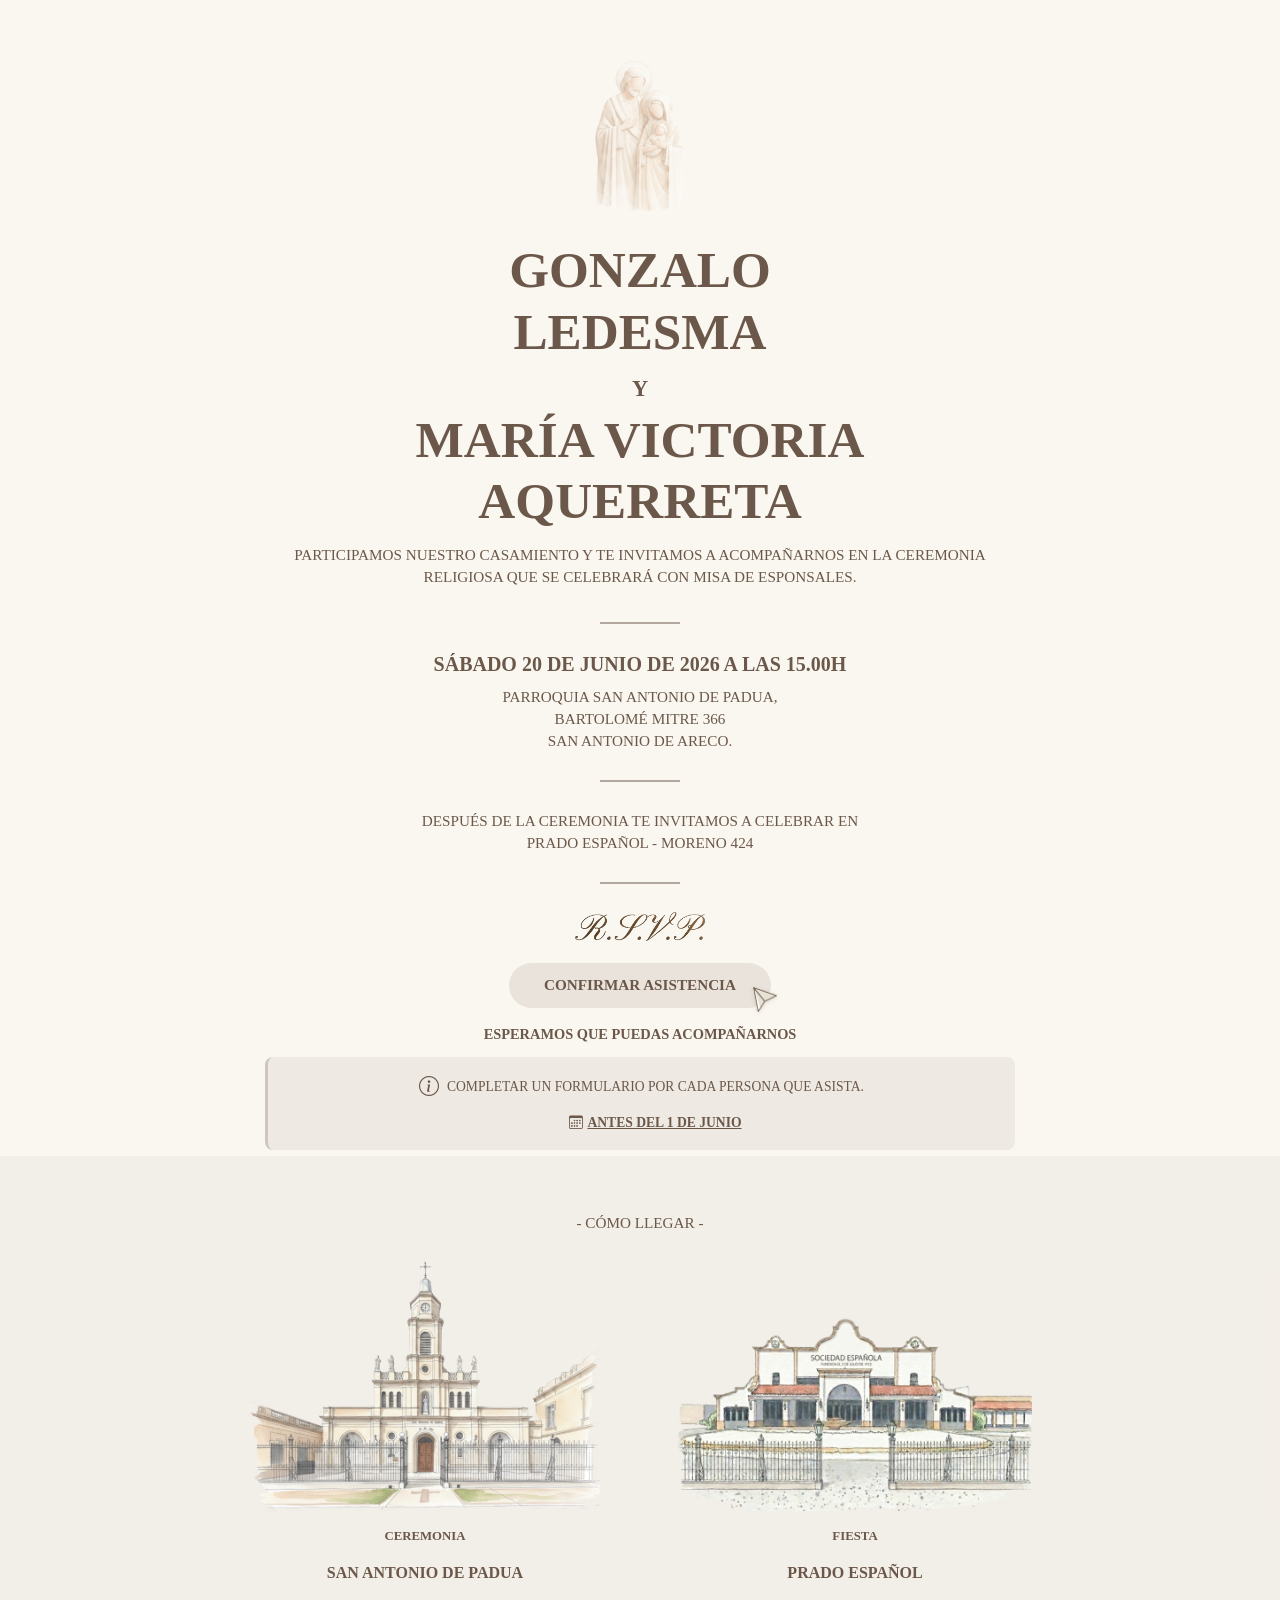
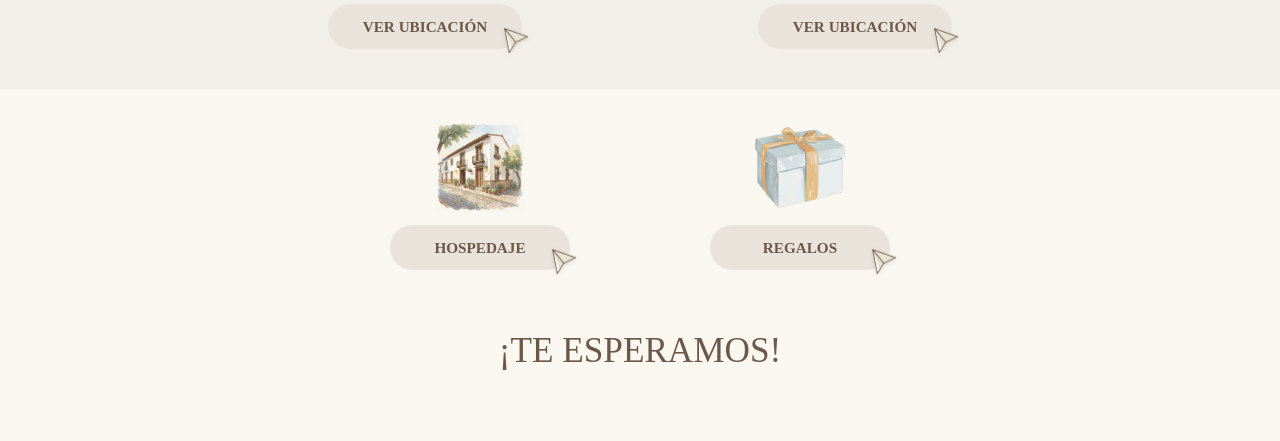
==== index.html @ 7bffe7f3 "Add files via upload" ====
<!DOCTYPE html>
<html lang="es">
<head>
    <meta charset="UTF-8">
    <meta name="viewport" content="width=device-width, initial-scale=1.0">
    <title>Invitación - Gonzalo y María Victoria</title>
    <link rel="stylesheet" href="https://cdn.jsdelivr.net/npm/bootstrap@5.3.2/dist/css/bootstrap.min.css">
    <link rel="stylesheet" href="https://cdn.jsdelivr.net/npm/bootstrap-icons@1.11.3/font/bootstrap-icons.min.css">
    <link rel="stylesheet" href="css/styles.css">
</head>
<body>

    <main class="container">
        
        <section class="section hero">
            <img src="img/sagrada-familia.png" alt="Sagrada Familia" class="top-icon">
            <h1 class="names">
                GONZALO<br>LEDESMA<br>
                <span class="and">Y</span>
                MARÍA VICTORIA<br>AQUERRETA
            </h1>
            <p class="text-caps">
                Participamos nuestro casamiento y te invitamos a acompañarnos en la ceremonia religiosa que se celebrará con misa de esponsales.
            </p>
            <div class="divider divider-line"></div>
        </section>

        <section class="section details">
            <h2 class="main-date">SÁBADO 20 DE JUNIO DE 2026 A LAS 15.00H</h2>
            <p class="text-caps">
                Parroquia San Antonio de Padua,<br>
                Bartolomé Mitre 366<br>
                San Antonio de Areco.
            </p>
            
            <div class="divider divider-line"></div>
            
            <p class="text-caps">Después de la ceremonia te invitamos a celebrar en<br>Prado Español - Moreno 424</p>
        </section>

        <section id="confirmar" class="section maps">
            <div class="divider divider-line"></div>
            <img src="img/rsvp.png" alt="R.S.V.P." class="rsvp-img">
            
            <a href="LINK_TU_FORMULARIO" target="_blank" class="btn-pill btn-confirmar">
                <span class="btn-text">CONFIRMAR ASISTENCIA</span>
                <img src="img/link-arrow.png" alt="flecha" class="btn-icon">
            </a>
            <p class="text-caps rsvp-subtext fw-bold">Esperamos que puedas acompañarnos</p>
            <div class="confirm-subtitle text-caps p-3 rounded-3 bg-light border-start border-3 border-secondary mx-auto text-center">
                <div class="d-flex align-items-start gap-2 justify-content-center">
                    <i class="bi bi-info-circle fs-5 flex-shrink-0"></i>
                    <div class="text-center">
                        <p class="mb-2 small lh-lg">Completar un formulario por cada persona que asista.</p>
                        <p class="mb-0 fw-bold text-decoration-underline">
                            <i class="bi bi-calendar3 me-1"></i>Antes del 1 de junio
                        </p>
                    </div>
                </div>
            </div>

            <div class="locations-wrapper">
                <div class="locations-inner">
                    <div class="divider divider-spacer"></div>
                    <h2 class="section-title">- CÓMO LLEGAR -</h2>
                    <div class="locations-grid">
                
                <div class="location-card">
                    <div class="img-frame">
                        <img src="img/iglesia.png" alt="Ceremonia" class="location-img">
                    </div>
                    <p class="label-mini">CEREMONIA</p>
                    <p class="label-place">SAN ANTONIO DE PADUA</p>
                    <a href="https://maps.app.goo.gl/Qk6E5r8JXTvt5rZC8" target="_blank" class="btn-pill">
                        <span class="btn-text">VER UBICACIÓN</span>
                        <img src="img/link-arrow.png" alt="flecha" class="btn-icon">
                    </a>
                </div>

                <div class="location-card">
                    <div class="img-frame">
                        <img src="img/prado.png" alt="Fiesta" class="location-img">
                    </div>
                    <p class="label-mini">FIESTA</p>
                    <p class="label-place">PRADO ESPAÑOL</p>
                    <a href="https://maps.app.goo.gl/PZkVbHeufPbPDJeaA" target="_blank" class="btn-pill">
                        <span class="btn-text">VER UBICACIÓN</span>
                        <img src="img/link-arrow.png" alt="flecha" class="btn-icon">
                    </a>
                </div>
                    </div>
                </div>
            </div>
        </section>

        <section class="section extras">
            <div class="divider divider-spacer"></div>
            <div class="extras-grid">
                <div class="extra-block">
                    <div class="img-frame-mini">
                        <img src="img/hospedaje.png" alt="Hospedaje" class="icon-extra">
                    </div>
                    <a href="#" class="btn-pill" id="btn-hospedaje" role="button">
                        <span class="btn-text">HOSPEDAJE</span>
                        <img src="img/link-arrow.png" alt="flecha" class="btn-icon">
                    </a>
                </div>

                <div class="extra-block">
                    <div class="img-frame-mini">
                        <img src="img/regalo.png" alt="Regalo" class="icon-extra">
                    </div>
                    <a href="LINK_REGALOS" target="_blank" class="btn-pill">
                        <span class="btn-text">REGALOS</span>
                        <img src="img/link-arrow.png" alt="flecha" class="btn-icon">
                    </a>
                </div>
            </div>

            <h1 class="final-msg">¡TE ESPERAMOS!</h1>
        </section>

    </main>

    <div id="modal-hospedaje" class="modal" aria-hidden="true">
        <div class="modal-overlay"></div>
        <div class="modal-content">
            <button class="modal-close" aria-label="Cerrar">&times;</button>
            <h2 class="modal-title">HOSPEDAJES</h2>
            <ul class="modal-list">
                <li><a href="https://www.hoteldraghi.com/" target="_blank" rel="noopener">Draghi</a></li>
                <li><a href="https://laflorida.ar/" target="_blank" rel="noopener">Florida Casa Pueblo</a></li>
                <li><a href="https://www.laolladecobre.com.ar/hospedajes/los-malvones-2" target="_blank" rel="noopener">Malvones 2</a></li>
                <li><a href="https://www.instagram.com/cheskapasteleria/" target="_blank" rel="noopener">Cheska</a></li>
                <li><a href="https://santacatalinahotel.com.ar/portal/es-es/2689/inicio_Hotelsantacatalina" target="_blank" rel="noopener">Hotel Santa Catalina</a></li>
                <li><a href="https://hotel-sancarlos.com.ar/portal/es-es/2689/inicio" target="_blank" rel="noopener">Hotel San Carlos</a></li>
                <li><a href="https://www.hotelfuaz.com.ar/" target="_blank" rel="noopener">Hotel Fuaz</a></li>
                <li><a href="https://wa.me/5492326471536" target="_blank" rel="noopener">Lo de Marieta (Air B&B)</a></li>
            </ul>
        </div>
    </div>

    <script>
    (function() {
        const btn = document.getElementById('btn-hospedaje');
        const modal = document.getElementById('modal-hospedaje');
        const overlay = modal?.querySelector('.modal-overlay');
        const closeBtn = modal?.querySelector('.modal-close');

        function openModal() {
            modal?.classList.add('is-open');
            modal?.setAttribute('aria-hidden', 'false');
            document.body.style.overflow = 'hidden';
        }

        function closeModal() {
            modal?.classList.remove('is-open');
            modal?.setAttribute('aria-hidden', 'true');
            document.body.style.overflow = '';
        }

        btn?.addEventListener('click', function(e) {
            e.preventDefault();
            openModal();
        });

        overlay?.addEventListener('click', closeModal);
        closeBtn?.addEventListener('click', closeModal);

        document.addEventListener('keydown', function(e) {
            if (e.key === 'Escape' && modal?.classList.contains('is-open')) closeModal();
        });
    })();
    </script>

</body>
</html>
---- css/styles.css ----
/* =========================================
   VARIABLES Y CONFIGURACIÓN BASE
   ========================================= */
   :root {
    --color-text: #6b584a;
    --color-bg: #faf7f0;
    --color-btn: #e9e3db;
    --font-main: 'Copperplate Gothic 32 BC', 'Copperplate Gothic Bold', 'Copperplate', 'Copperplate Gothic', serif;
}

* {
    box-sizing: border-box;
    margin: 0;
    padding: 0;
}

html {
    scroll-behavior: smooth;
    -webkit-text-size-adjust: 100%;
}

body {
    background-color: var(--color-bg);
    font-family: var(--font-main);
    color: var(--color-text);
    text-align: center;
    line-height: 1.45;
    
    /* CORRECCIÓN DE NÚMEROS: lining-nums para altura uniforme */
    font-variant-numeric: lining-nums;
    -moz-font-feature-settings: "lnum";
    -webkit-font-feature-settings: "lnum";
    font-feature-settings: "lnum";
}

/* CONTENEDOR PRINCIPAL: Controla el aire lateral en móviles */
.container {
    width: 100%;
    max-width: 600px;
    margin: 0 auto;
    padding: 45px 25px;
}

/* Hero: altura de viewport móvil */
.section.hero {
    min-height: 100vh;
    min-height: 100dvh;
    display: flex;
    flex-direction: column;
    align-items: center;
    justify-content: center;
    margin-top: -45px;
    padding-top: 45px;
}

/* =========================================
   TIPOGRAFÍA Y ELEMENTOS VISUALES
   ========================================= */
h1.names {
    font-size: 2.1rem;
    font-weight: 700;
    line-height: 1.2;
    margin: 18px 0 12px;
    text-transform: uppercase;
}

.and {
    font-size: 1.4rem;
    display: block;
    margin: 14px 0 6px;
}

.text-caps {
    text-transform: uppercase;
    font-size: 0.95rem;
    margin-bottom: 6px;
    border: none;
}

.main-date {
    font-weight: 700;
    font-size: 1.25rem;
    margin-bottom: 10px;
    text-transform: uppercase;
    border: none;
}

.divider {
    margin: 28px auto;
}

.divider-line {
    width: 80px;
    height: 0;
    border: none;
    border-top: 2px solid var(--color-text);
    opacity: 0.5;
}

.top-icon {
    display: block;
    width: 90px;
    height: auto;
    margin: 0 auto 10px;
}

/* =========================================
   BOTONES CONSISTENTES (RSVP, UBICACIÓN, EXTRAS)
   ========================================= */

/* Clase base para todos los botones tipo píldora */
.btn-pill {
    display: inline-flex;
    align-items: center;
    justify-content: center;
    position: relative;
    overflow: visible;
    background-color: var(--color-btn);
    color: var(--color-text);
    text-decoration: none;
    border-radius: 50px;
    font-weight: 700;
    font-size: 0.95rem;
    margin: 10px auto;
    height: 45px;
    padding: 0 35px;
    min-width: 180px;
    transition: background-color 0.3s ease;
}

.btn-pill:hover {
    background-color: #dfd8cf;
}

/* Icono link-arrow: anclado en esquina inferior derecha, sobresale del botón */
.btn-pill .btn-icon {
    position: absolute;
    bottom: -4px;
    right: -6px;
    width: 24px;
    height: auto;
    filter: drop-shadow(0 1px 2px rgba(107, 88, 74, 0.2));
}

/* Texto del botón */
.btn-text {
    position: relative;
    z-index: 1;
}

.btn-confirmar {
    font-weight: 800;
}

/* Sección confirmar: RSVP (imagen), botón y subtítulo */
.section.maps .rsvp-img {
    display: block;
    width: auto;
    max-width: 130px;
    height: auto;
    margin: 0 auto 12px;
}

.section.maps .rsvp-subtext {
    margin-top: 6px;
    margin-bottom: 0;
    font-size: 0.9rem;
}

.section.maps .confirm-subtitle {
    margin-top: 12px;
    background-color: rgba(109, 91, 74, 0.08) !important;
    border-color: rgba(109, 91, 74, 0.25) !important;
    color: var(--color-text);
}

.section.maps .confirm-subtitle .bi {
    color: var(--color-text);
}

.section.maps .confirm-subtitle p {
    color: var(--color-text);
    font-size: 0.85rem;
    line-height: 1.65;
}

.section.maps .confirm-subtitle p.mb-2 {
    margin-bottom: 0.75rem !important;
}

/* =========================================
   GRILLA DE UBICACIONES (IGLESIA Y PRADO)
   ========================================= */
.locations-wrapper {
    width: 100vw;
    margin-left: calc(-50vw + 50%);
    margin-right: calc(-50vw + 50%);
    background-color: rgba(109, 91, 74, 0.05);
    padding: 30px 25px;
}

.locations-inner {
    max-width: 600px;
    margin: 0 auto;
}

.locations-grid {
    display: flex;
    flex-direction: column; /* Móvil: Uno debajo del otro */
    gap: 35px;
    margin-top: 28px;
}

.location-card {
    width: 100%;
    display: flex;
    flex-direction: column;
    align-items: center;
}

.img-frame {
    width: 100%;
    height: 200px;
    display: flex;
    align-items: flex-end;
    justify-content: center;
    margin-bottom: 10px;
}

.location-img {
    max-width: 100%;
    max-height: 100%;
    object-fit: contain;
    object-position: bottom;
}

.label-mini {
    font-size: 0.8rem;
    font-weight: 700;
    margin-top: 6px;
}

.label-place {
    font-size: 1rem;
    font-weight: 600;
    margin-bottom: 10px;
    text-transform: uppercase;
}

.section-title {
    font-size: 0.95rem;
    font-weight: 400;
    margin-bottom: 18px;
    text-transform: uppercase;
}

/* =========================================
   SECCIÓN EXTRAS (HOSPEDAJE Y REGALOS)
   ======================================== */
.extras-grid {
    display: flex;
    flex-direction: column;
    align-items: center;
    gap: 35px;
    margin-bottom: 35px;
}

.extra-block {
    display: flex;
    flex-direction: column;
    align-items: center;
}

.img-frame-mini {
    width: 120px;
    height: 100px;
    display: flex;
    align-items: center;
    justify-content: center;
    margin-bottom: 8px;
}

.icon-extra {
    max-width: 100%;
    max-height: 90px;
    object-fit: contain;
}

/* Botón directamente debajo de la imagen */
.extra-block .btn-pill {
    margin-top: 0;
}

/* =========================================
   MÓVIL: contenido comprimido hasta R.S.V.P. sin scroll
   ========================================= */
@media (max-width: 767px) {
    .container {
        padding: 25px 20px;
    }

    .section.hero {
        min-height: auto;
        margin-top: -25px;
        padding-top: 25px;
    }

    .top-icon {
        width: 70px;
        margin: 0 auto 6px;
    }

    h1.names {
        font-size: 1.65rem;
        margin: 10px 0 6px;
    }

    .and {
        margin: 8px 0 4px;
    }

    .text-caps {
        font-size: 0.82rem;
        margin-bottom: 4px;
    }

    .main-date {
        font-size: 0.9rem;
        margin-bottom: 6px;
        white-space: nowrap;
    }

    .divider {
        margin: 16px auto;
    }

    .btn-pill {
        margin: 6px auto;
    }

    body {
        line-height: 1.35;
    }
}

/* =========================================
   AJUSTES PARA DESKTOP (PC)
   ========================================= */
@media (min-width: 768px) {
    .container {
        max-width: 850px;
        padding: 60px 50px;
    }

    /* Hero: en desktop no forzar altura completa */
    .section.hero {
        min-height: auto;
        margin-top: 0;
        padding-top: 0;
    }

    h1.names {
        font-size: 3.2rem;
    }

    .locations-grid {
        flex-direction: row; /* Lado a lado en PC */
        justify-content: center;
        gap: 30px;
    }

    .location-card {
        flex: 1;
        max-width: 400px;
    }

    .locations-inner {
        max-width: 850px;
    }

    .img-frame {
        height: 250px;
    }

    /* Extras: Hospedaje y Regalos lado a lado como Ceremonia/Fiesta */
    .extras-grid {
        flex-direction: row;
        justify-content: center;
        gap: 40px;
    }

    .extra-block {
        flex: 1;
        max-width: 280px;
    }
}

.final-msg {
    font-size: 2.2rem;
    margin-top: 50px;
}

/* =========================================
   MODAL HOSPEDAJES
   ========================================= */
.modal {
    position: fixed;
    inset: 0;
    z-index: 1000;
    display: flex;
    align-items: center;
    justify-content: center;
    padding: 20px;
    opacity: 0;
    visibility: hidden;
    transition: opacity 0.3s, visibility 0.3s;
}

.modal.is-open {
    opacity: 1;
    visibility: visible;
}

.modal-overlay {
    position: absolute;
    inset: 0;
    background: rgba(107, 88, 74, 0.4);
    cursor: pointer;
}

.modal-content {
    position: relative;
    background: var(--color-bg);
    color: var(--color-text);
    max-width: 400px;
    width: 100%;
    max-height: 85vh;
    overflow-y: auto;
    padding: 30px 25px;
    border-radius: 12px;
    box-shadow: 0 10px 40px rgba(0,0,0,0.15);
}

.modal-close {
    position: absolute;
    top: 12px;
    right: 15px;
    background: none;
    border: none;
    font-size: 1.8rem;
    color: var(--color-text);
    cursor: pointer;
    line-height: 1;
    opacity: 0.7;
}

.modal-close:hover {
    opacity: 1;
}

.modal-title {
    font-size: 1.2rem;
    font-weight: 700;
    text-transform: uppercase;
    margin-bottom: 20px;
    padding-right: 30px;
}

.modal-list {
    list-style: none;
    margin: 0;
    padding: 0;
}

.modal-list li {
    margin-bottom: 12px;
}

.modal-list a {
    color: var(--color-text);
    text-decoration: underline;
    text-underline-offset: 3px;
}

.modal-list a:hover {
    opacity: 0.8;
}

.modal-list span {
    color: var(--color-text);
    opacity: 0.8;
}
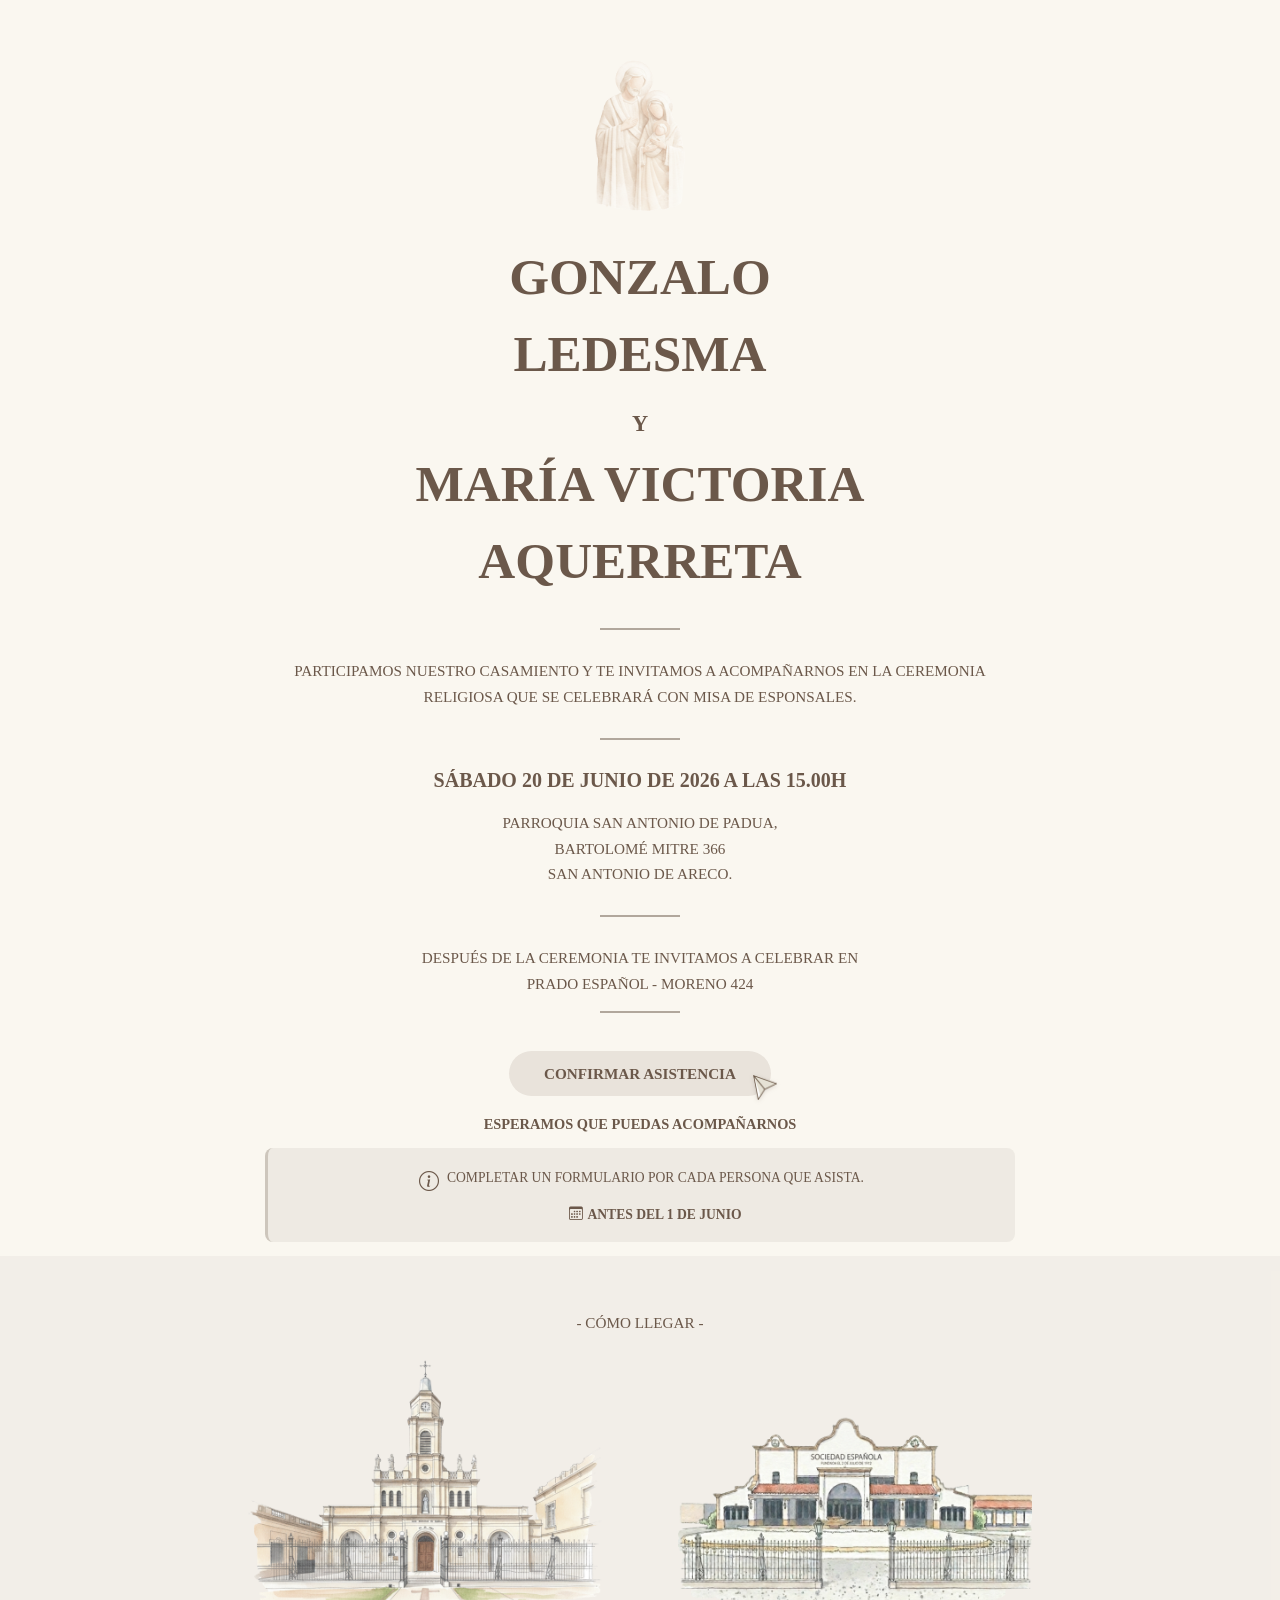
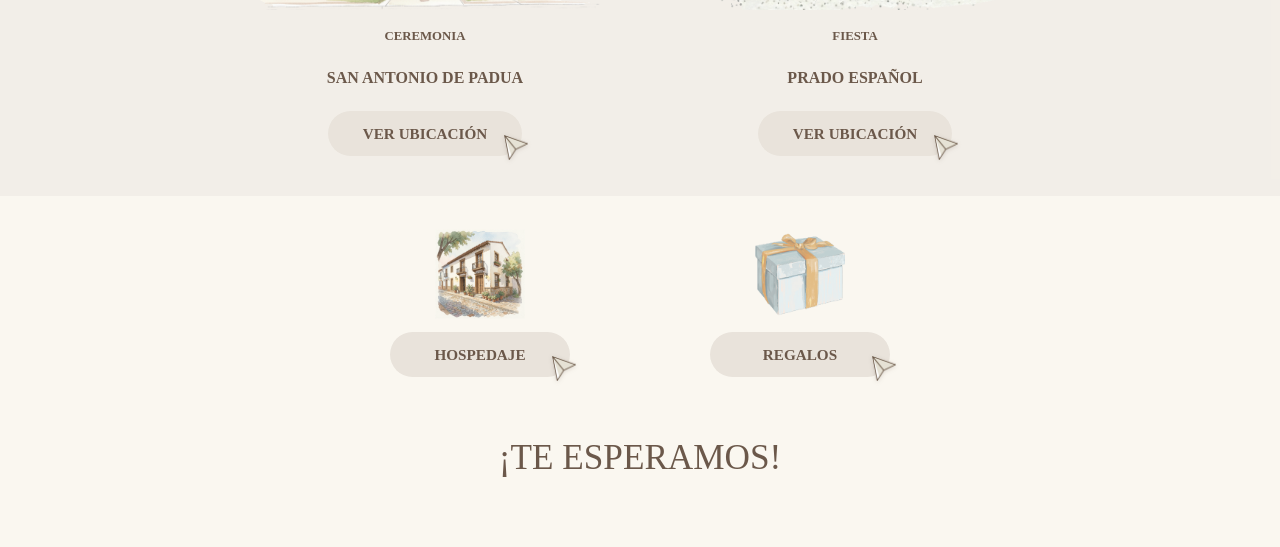
==== commit b7eec6e5: "Add files via upload" ====
--- a/index.html
+++ b/index.html
@@ -19,6 +19,7 @@
                 <span class="and">Y</span>
                 MARÍA VICTORIA<br>AQUERRETA
             </h1>
+            <div class="divider divider-line"></div>
             <p class="text-caps">
                 Participamos nuestro casamiento y te invitamos a acompañarnos en la ceremonia religiosa que se celebrará con misa de esponsales.
             </p>
@@ -40,7 +41,6 @@
 
         <section id="confirmar" class="section maps">
             <div class="divider divider-line"></div>
-            <img src="img/rsvp.png" alt="R.S.V.P." class="rsvp-img">
             
             <a href="LINK_TU_FORMULARIO" target="_blank" class="btn-pill btn-confirmar">
                 <span class="btn-text">CONFIRMAR ASISTENCIA</span>
@@ -52,7 +52,7 @@
                     <i class="bi bi-info-circle fs-5 flex-shrink-0"></i>
                     <div class="text-center">
                         <p class="mb-2 small lh-lg">Completar un formulario por cada persona que asista.</p>
-                        <p class="mb-0 fw-bold text-decoration-underline">
+                        <p class="mb-0 fw-bold">
                             <i class="bi bi-calendar3 me-1"></i>Antes del 1 de junio
                         </p>
                     </div>
--- a/css/styles.css
+++ b/css/styles.css
@@ -24,7 +24,7 @@
     font-family: var(--font-main);
     color: var(--color-text);
     text-align: center;
-    line-height: 1.45;
+    line-height: 1.7;
     
     /* CORRECCIÓN DE NÚMEROS: lining-nums para altura uniforme */
     font-variant-numeric: lining-nums;
@@ -59,7 +59,7 @@
 h1.names {
     font-size: 2.1rem;
     font-weight: 700;
-    line-height: 1.2;
+    line-height: 1.5;
     margin: 18px 0 12px;
     text-transform: uppercase;
 }
@@ -73,20 +73,28 @@
 .text-caps {
     text-transform: uppercase;
     font-size: 0.95rem;
-    margin-bottom: 6px;
+    margin-bottom: 14px;
     border: none;
 }
 
 .main-date {
     font-weight: 700;
     font-size: 1.25rem;
-    margin-bottom: 10px;
+    margin-bottom: 18px;
     text-transform: uppercase;
     border: none;
 }
 
+/* Espacio simétrico: el elemento anterior aporta 28px abajo, el divider 28px abajo.
+   margin-top: 0 evita sumar espacio extra (el texto anterior ya tiene margin-bottom) */
 .divider {
-    margin: 28px auto;
+    margin: 0 auto 28px;
+}
+
+/* Elementos que preceden a un divider: margin-bottom 28px para equilibrar espacio arriba/abajo */
+h1.names:has(+ .divider),
+.text-caps:has(+ .divider) {
+    margin-bottom: 28px;
 }
 
 .divider-line {
@@ -152,15 +160,7 @@
     font-weight: 800;
 }
 
-/* Sección confirmar: RSVP (imagen), botón y subtítulo */
-.section.maps .rsvp-img {
-    display: block;
-    width: auto;
-    max-width: 130px;
-    height: auto;
-    margin: 0 auto 12px;
-}
-
+/* Sección confirmar: botón y subtítulo */
 .section.maps .rsvp-subtext {
     margin-top: 6px;
     margin-bottom: 0;
@@ -321,7 +321,7 @@
 
     .text-caps {
         font-size: 0.82rem;
-        margin-bottom: 4px;
+        margin-bottom: 12px;
     }
 
     .main-date {
@@ -331,7 +331,12 @@
     }
 
     .divider {
-        margin: 16px auto;
+        margin: 0 auto 16px;
+    }
+
+    h1.names:has(+ .divider),
+    .text-caps:has(+ .divider) {
+        margin-bottom: 16px;
     }
 
     .btn-pill {
@@ -339,7 +344,7 @@
     }
 
     body {
-        line-height: 1.35;
+        line-height: 1.55;
     }
 }
 
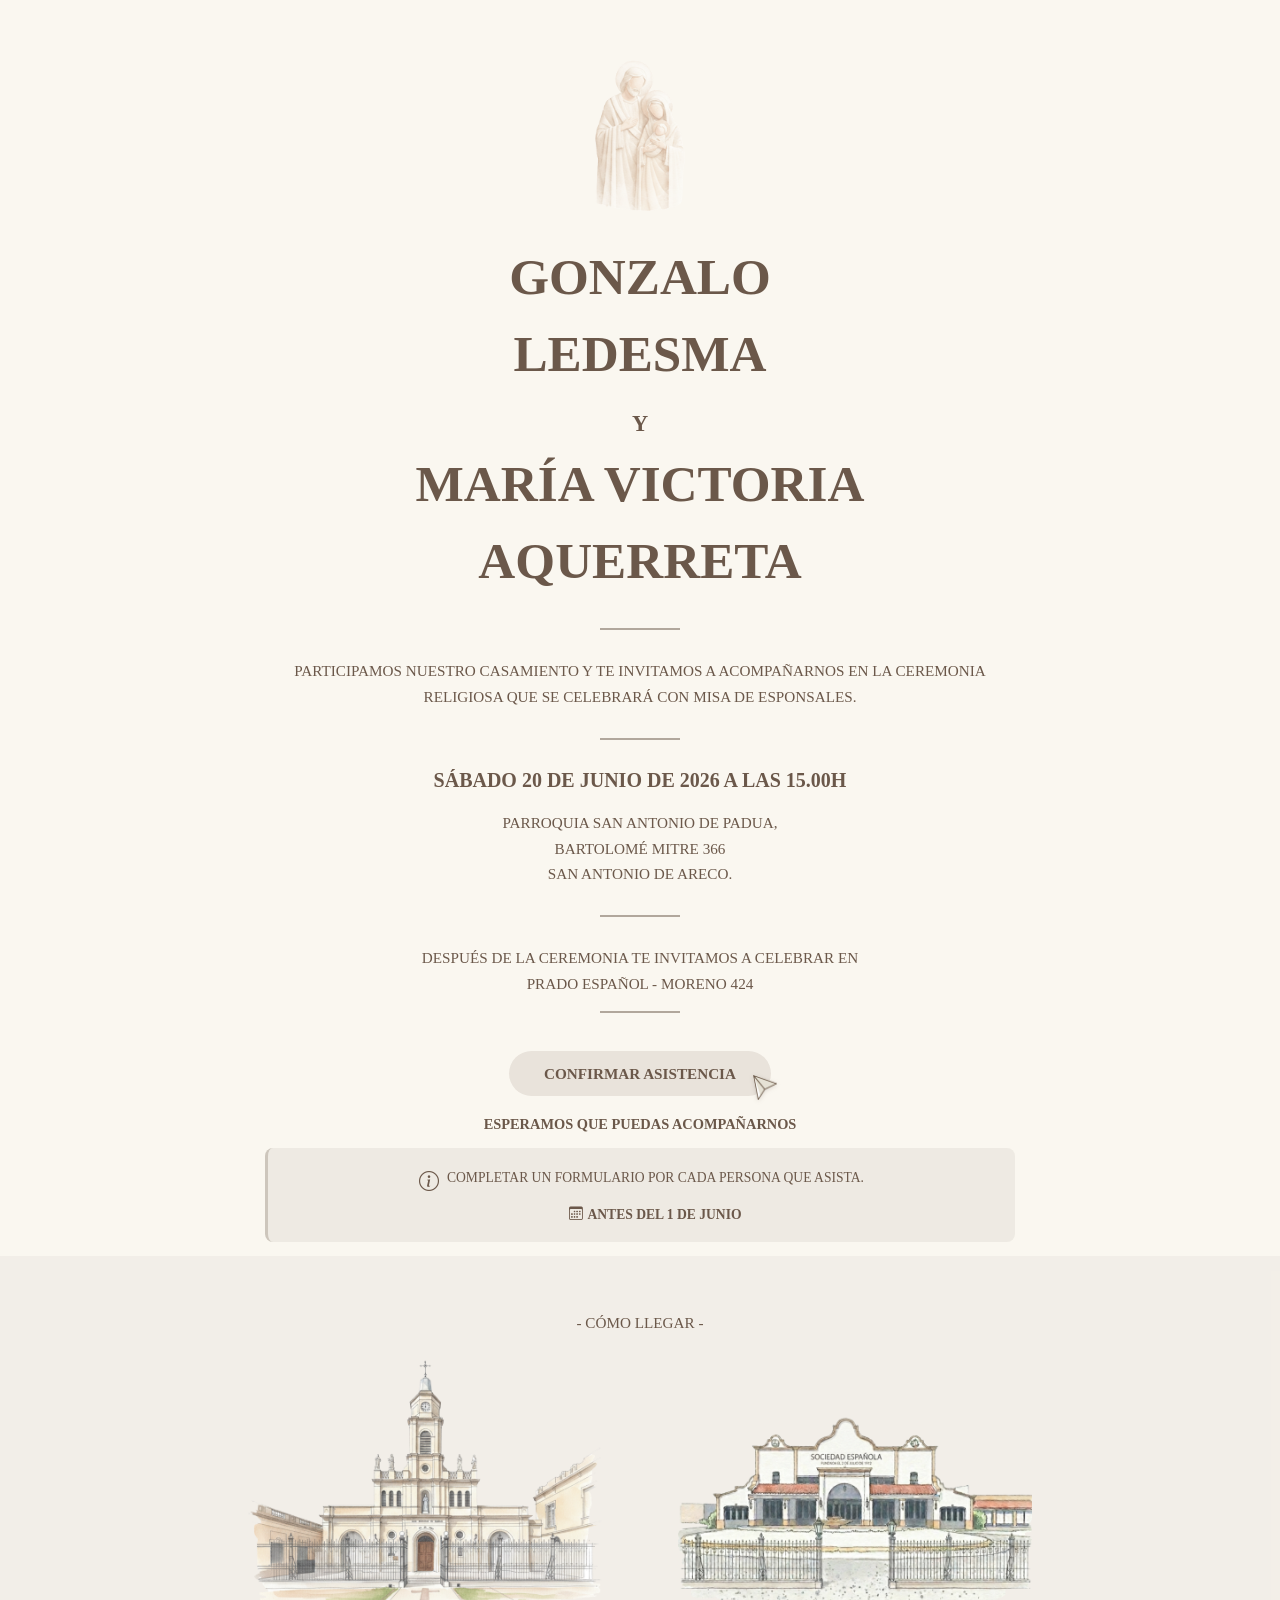
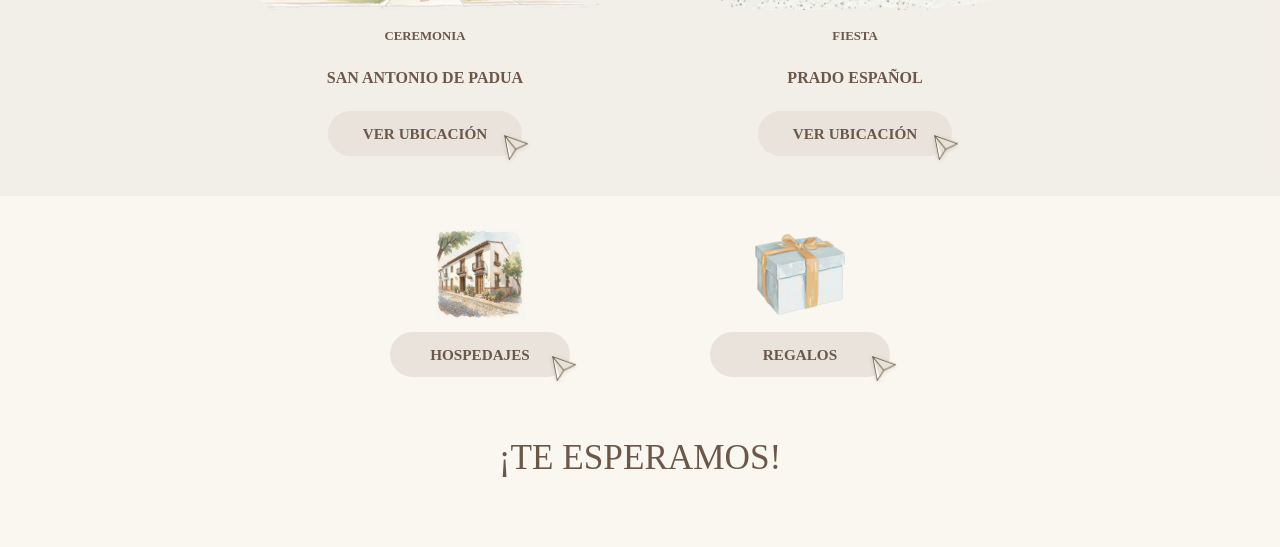
==== commit f95a939c: "Add files via upload" ====
--- a/index.html
+++ b/index.html
@@ -6,7 +6,7 @@
     <title>Invitación - Gonzalo y María Victoria</title>
     <link rel="stylesheet" href="https://cdn.jsdelivr.net/npm/bootstrap@5.3.2/dist/css/bootstrap.min.css">
     <link rel="stylesheet" href="https://cdn.jsdelivr.net/npm/bootstrap-icons@1.11.3/font/bootstrap-icons.min.css">
-    <link rel="stylesheet" href="css/styles.css">
+    <link rel="stylesheet" href="css/styles.css?v=202603182040">
 </head>
 <body>
 
@@ -71,7 +71,7 @@
                     </div>
                     <p class="label-mini">CEREMONIA</p>
                     <p class="label-place">SAN ANTONIO DE PADUA</p>
-                    <a href="https://maps.app.goo.gl/Qk6E5r8JXTvt5rZC8" target="_blank" class="btn-pill">
+                    <a href="https://maps.app.goo.gl/b9qZUsGvnFWjvFaM9" target="_blank" class="btn-pill">
                         <span class="btn-text">VER UBICACIÓN</span>
                         <img src="img/link-arrow.png" alt="flecha" class="btn-icon">
                     </a>
@@ -83,7 +83,7 @@
                     </div>
                     <p class="label-mini">FIESTA</p>
                     <p class="label-place">PRADO ESPAÑOL</p>
-                    <a href="https://maps.app.goo.gl/PZkVbHeufPbPDJeaA" target="_blank" class="btn-pill">
+                    <a href="https://maps.app.goo.gl/tAFMuEjsrRdoQoL3A" target="_blank" class="btn-pill">
                         <span class="btn-text">VER UBICACIÓN</span>
                         <img src="img/link-arrow.png" alt="flecha" class="btn-icon">
                     </a>
@@ -101,7 +101,7 @@
                         <img src="img/hospedaje.png" alt="Hospedaje" class="icon-extra">
                     </div>
                     <a href="#" class="btn-pill" id="btn-hospedaje" role="button">
-                        <span class="btn-text">HOSPEDAJE</span>
+                        <span class="btn-text">HOSPEDAJES</span>
                         <img src="img/link-arrow.png" alt="flecha" class="btn-icon">
                     </a>
                 </div>
@@ -128,9 +128,8 @@
             <button class="modal-close" aria-label="Cerrar">&times;</button>
             <h2 class="modal-title">HOSPEDAJES</h2>
             <ul class="modal-list">
-                <li><a href="https://www.hoteldraghi.com/" target="_blank" rel="noopener">Draghi</a></li>
                 <li><a href="https://laflorida.ar/" target="_blank" rel="noopener">Florida Casa Pueblo</a></li>
-                <li><a href="https://www.laolladecobre.com.ar/hospedajes/los-malvones-2" target="_blank" rel="noopener">Malvones 2</a></li>
+                <li><a href="https://www.laolladecobre.com.ar/categoria/hospedajes" target="_blank" rel="noopener">La Olla de Cobre</a></li>
                 <li><a href="https://www.instagram.com/cheskapasteleria/" target="_blank" rel="noopener">Cheska</a></li>
                 <li><a href="https://santacatalinahotel.com.ar/portal/es-es/2689/inicio_Hotelsantacatalina" target="_blank" rel="noopener">Hotel Santa Catalina</a></li>
                 <li><a href="https://hotel-sancarlos.com.ar/portal/es-es/2689/inicio" target="_blank" rel="noopener">Hotel San Carlos</a></li>
--- a/css/styles.css
+++ b/css/styles.css
@@ -296,32 +296,32 @@
    ========================================= */
 @media (max-width: 767px) {
     .container {
-        padding: 25px 20px;
+        padding: 20px 20px;
     }
 
     .section.hero {
         min-height: auto;
-        margin-top: -25px;
-        padding-top: 25px;
+        margin-top: -20px;
+        padding-top: 20px;
     }
 
     .top-icon {
-        width: 70px;
-        margin: 0 auto 6px;
+        width: 58px;
+        margin: 0 auto 4px;
     }
 
     h1.names {
         font-size: 1.65rem;
-        margin: 10px 0 6px;
+        margin: 8px 0 4px;
     }
 
     .and {
-        margin: 8px 0 4px;
+        margin: 6px 0 3px;
     }
 
     .text-caps {
         font-size: 0.82rem;
-        margin-bottom: 12px;
+        margin-bottom: 10px;
     }
 
     .main-date {
@@ -331,12 +331,12 @@
     }
 
     .divider {
-        margin: 0 auto 16px;
+        margin: 0 auto 12px;
     }
 
     h1.names:has(+ .divider),
     .text-caps:has(+ .divider) {
-        margin-bottom: 16px;
+        margin-bottom: 12px;
     }
 
     .btn-pill {
@@ -344,7 +344,7 @@
     }
 
     body {
-        line-height: 1.55;
+        line-height: 1.5;
     }
 }
 
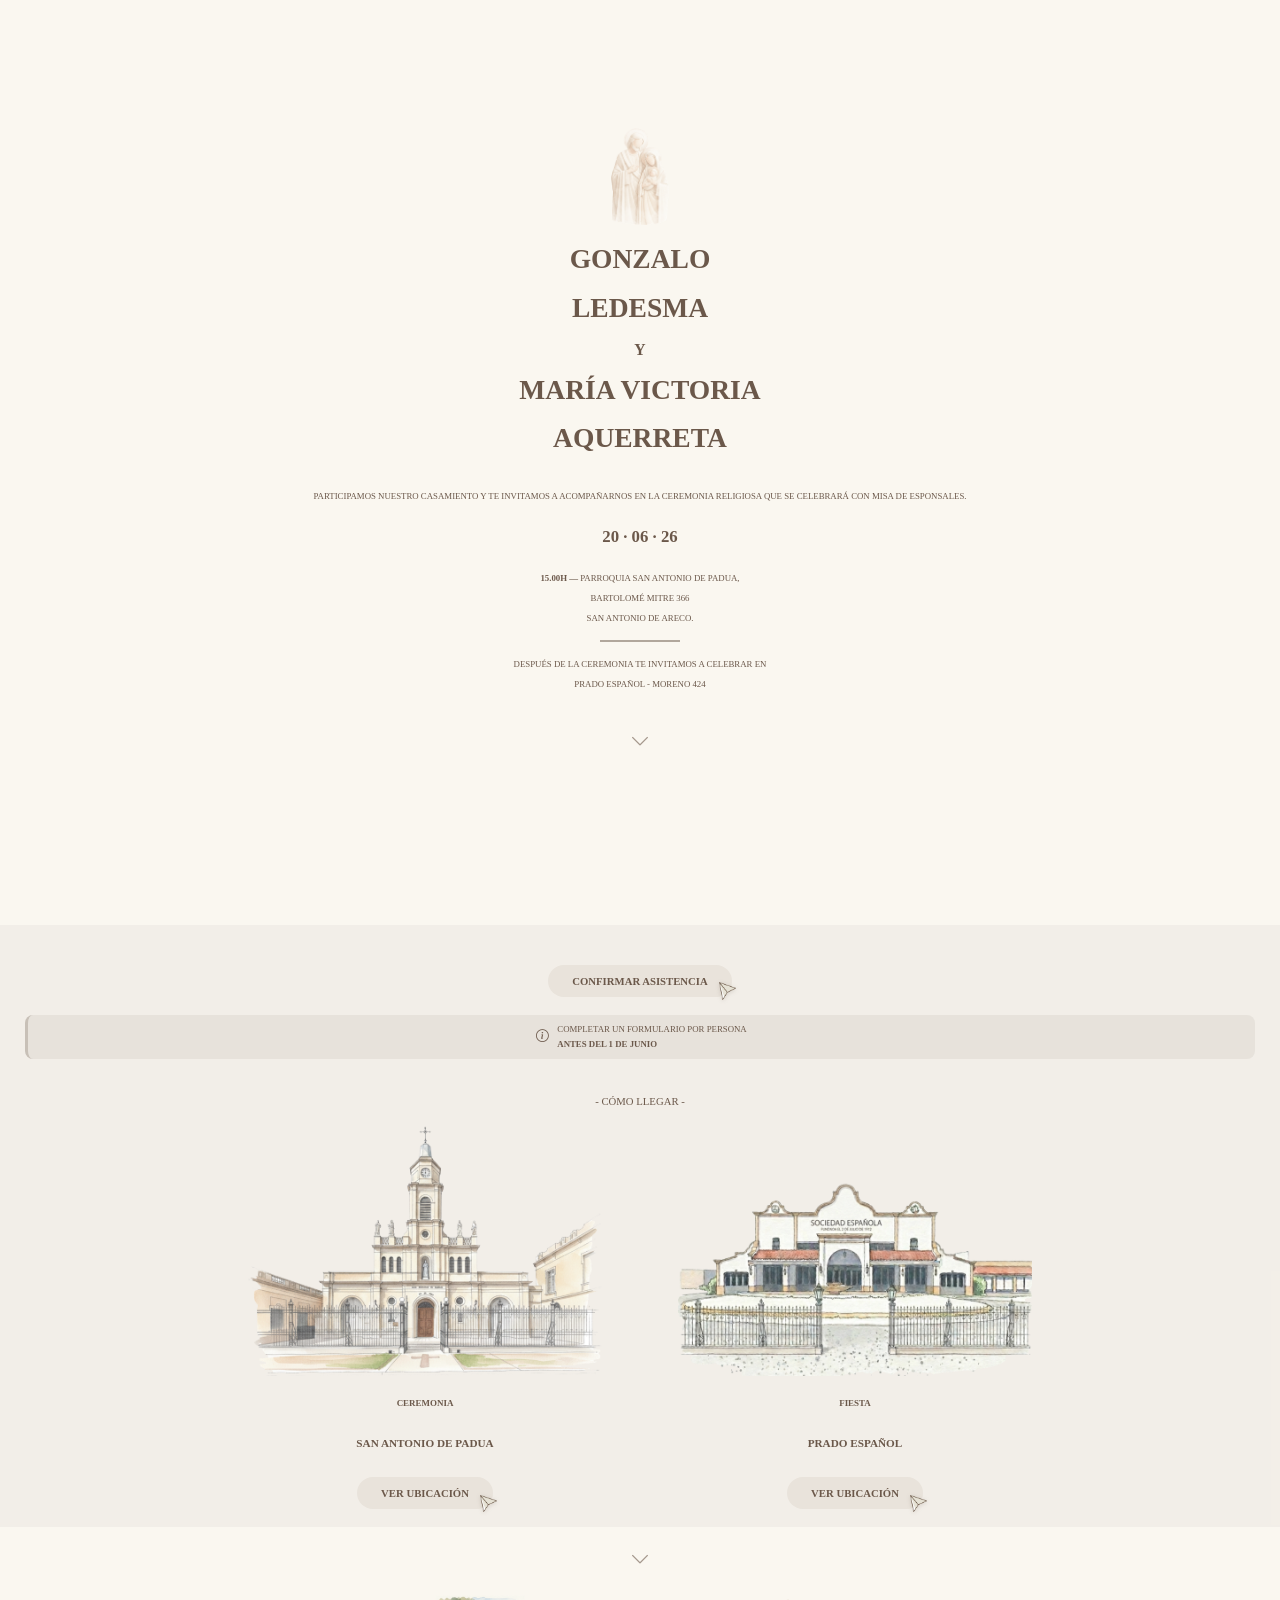
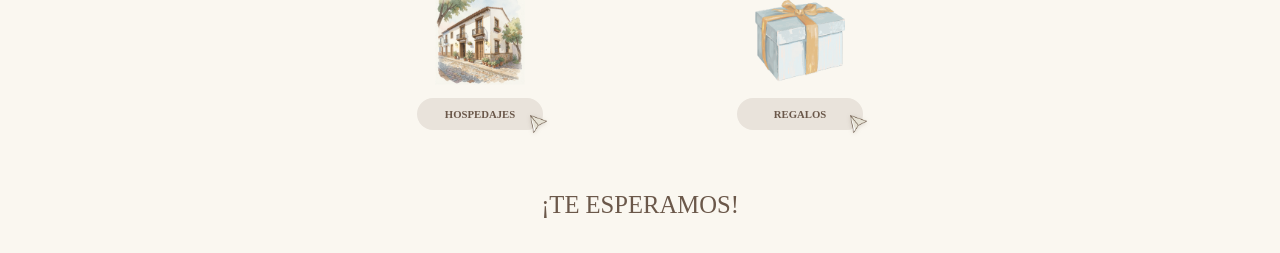
==== commit 57350ec1: "Add files via upload" ====
--- a/index.html
+++ b/index.html
@@ -11,7 +11,9 @@
 <body>
 
     <main class="container">
-        
+        <div class="page page-1">
+        <div class="first-screen">
+        <div class="intro-block">
         <section class="section hero">
             <img src="img/sagrada-familia.png" alt="Sagrada Familia" class="top-icon">
             <h1 class="names">
@@ -19,44 +21,49 @@
                 <span class="and">Y</span>
                 MARÍA VICTORIA<br>AQUERRETA
             </h1>
-            <div class="divider divider-line"></div>
-            <p class="text-caps">
+            <div class="divider divider-line divider--no-line"></div>
+            <p class="text-caps text-smaller">
                 Participamos nuestro casamiento y te invitamos a acompañarnos en la ceremonia religiosa que se celebrará con misa de esponsales.
             </p>
-            <div class="divider divider-line"></div>
         </section>
 
         <section class="section details">
-            <h2 class="main-date">SÁBADO 20 DE JUNIO DE 2026 A LAS 15.00H</h2>
-            <p class="text-caps">
-                Parroquia San Antonio de Padua,<br>
+
+            <h2 class="main-date">20 · 06 · 26</h2>
+            <p class="text-caps text-smaller">
+                <span class="time-sep">15.00H — </span>Parroquia San Antonio de Padua,<br>
                 Bartolomé Mitre 366<br>
                 San Antonio de Areco.
             </p>
             
             <div class="divider divider-line"></div>
             
-            <p class="text-caps">Después de la ceremonia te invitamos a celebrar en<br>Prado Español - Moreno 424</p>
-        </section>
-
-        <section id="confirmar" class="section maps">
-            <div class="divider divider-line"></div>
-            
+            <p class="text-caps text-smaller">Después de la ceremonia te invitamos a celebrar en<br>Prado Español - Moreno 424</p>
+        </section>
+        </div>
+            <div class="divider divider-line divider--no-line"></div>
+            <a href="#confirmar" class="scroll-indicator" aria-label="Ver siguiente sección">
+                <i class="bi bi-chevron-down" aria-hidden="true"></i>
+            </a>
+        </div>
+        </div>
+
+        <div class="page page-2" id="confirmar">
+        <section class="section maps">
+            <div class="maps-confirm-block">
             <a href="LINK_TU_FORMULARIO" target="_blank" class="btn-pill btn-confirmar">
                 <span class="btn-text">CONFIRMAR ASISTENCIA</span>
                 <img src="img/link-arrow.png" alt="flecha" class="btn-icon">
             </a>
-            <p class="text-caps rsvp-subtext fw-bold">Esperamos que puedas acompañarnos</p>
-            <div class="confirm-subtitle text-caps p-3 rounded-3 bg-light border-start border-3 border-secondary mx-auto text-center">
-                <div class="d-flex align-items-start gap-2 justify-content-center">
-                    <i class="bi bi-info-circle fs-5 flex-shrink-0"></i>
-                    <div class="text-center">
-                        <p class="mb-2 small lh-lg">Completar un formulario por cada persona que asista.</p>
-                        <p class="mb-0 fw-bold">
-                            <i class="bi bi-calendar3 me-1"></i>Antes del 1 de junio
-                        </p>
-                    </div>
-                </div>
+            <div class="confirm-subtitle text-caps rounded-3 bg-light border-start border-3 border-secondary mx-auto text-center">
+                <div class="confirm-subtitle-inner d-flex align-items-center gap-2 justify-content-center">
+                    <i class="bi bi-info-circle flex-shrink-0 confirm-subtitle-icon"></i>
+                    <div class="confirm-subtitle-text">
+                        <span class="d-block">Completar un formulario por persona</span>
+                        <span class="d-block fw-bold">Antes del 1 de junio</span>
+                    </div>
+                </div>
+            </div>
             </div>
 
             <div class="locations-wrapper">
@@ -77,7 +84,7 @@
                     </a>
                 </div>
 
-                <div class="location-card">
+                <div class="location-card" id="fiesta">
                     <div class="img-frame">
                         <img src="img/prado.png" alt="Fiesta" class="location-img">
                     </div>
@@ -91,8 +98,13 @@
                     </div>
                 </div>
             </div>
-        </section>
-
+            <a href="#extras" class="scroll-indicator" aria-label="Ver hospedajes y regalos">
+                <i class="bi bi-chevron-down" aria-hidden="true"></i>
+            </a>
+        </section>
+        </div>
+
+        <div class="page page-3" id="extras">
         <section class="section extras">
             <div class="divider divider-spacer"></div>
             <div class="extras-grid">
@@ -119,6 +131,7 @@
 
             <h1 class="final-msg">¡TE ESPERAMOS!</h1>
         </section>
+        </div>
 
     </main>
 
@@ -170,6 +183,44 @@
             if (e.key === 'Escape' && modal?.classList.contains('is-open')) closeModal();
         });
     })();
+
+    (function() {
+        const indicators = document.querySelectorAll('.scroll-indicator');
+        if (!indicators.length) return;
+
+        function updateVisibility(anchor, targetEl) {
+            if (!targetEl) return;
+            const rect = targetEl.getBoundingClientRect();
+            const vh = window.innerHeight;
+            const isFiesta = targetEl.id === 'fiesta';
+            var hide = false;
+            if (rect.bottom < 0) {
+                hide = true;
+            } else if (isFiesta) {
+                hide = rect.top < vh * 0.35;
+            } else {
+                hide = rect.top < vh && rect.bottom > 0;
+            }
+            anchor.classList.toggle('scroll-indicator--hidden', hide);
+        }
+
+        indicators.forEach(function(anchor) {
+            const href = anchor.getAttribute('href');
+            if (!href || !href.startsWith('#')) return;
+            const targetId = href.slice(1);
+            const target = document.getElementById(targetId);
+            if (!target) return;
+
+            var observer = new IntersectionObserver(function(entries) {
+                entries.forEach(function(entry) {
+                    updateVisibility(anchor, entry.target);
+                });
+            }, { threshold: [0, 0.01, 1], rootMargin: '0px' });
+
+            observer.observe(target);
+            updateVisibility(anchor, target);
+        });
+    })();
     </script>
 
 </body>
--- a/css/styles.css
+++ b/css/styles.css
@@ -1,497 +1,783 @@
-/* =========================================
-   VARIABLES Y CONFIGURACIÓN BASE
-   ========================================= */
-   :root {
-    --color-text: #6b584a;
-    --color-bg: #faf7f0;
-    --color-btn: #e9e3db;
-    --font-main: 'Copperplate Gothic 32 BC', 'Copperplate Gothic Bold', 'Copperplate', 'Copperplate Gothic', serif;
-}
-
-* {
-    box-sizing: border-box;
-    margin: 0;
-    padding: 0;
-}
-
-html {
-    scroll-behavior: smooth;
-    -webkit-text-size-adjust: 100%;
-}
-
-body {
-    background-color: var(--color-bg);
-    font-family: var(--font-main);
-    color: var(--color-text);
-    text-align: center;
-    line-height: 1.7;
-    
-    /* CORRECCIÓN DE NÚMEROS: lining-nums para altura uniforme */
-    font-variant-numeric: lining-nums;
-    -moz-font-feature-settings: "lnum";
-    -webkit-font-feature-settings: "lnum";
-    font-feature-settings: "lnum";
-}
-
-/* CONTENEDOR PRINCIPAL: Controla el aire lateral en móviles */
-.container {
-    width: 100%;
-    max-width: 600px;
-    margin: 0 auto;
-    padding: 45px 25px;
-}
-
-/* Hero: altura de viewport móvil */
-.section.hero {
-    min-height: 100vh;
-    min-height: 100dvh;
-    display: flex;
-    flex-direction: column;
-    align-items: center;
-    justify-content: center;
-    margin-top: -45px;
-    padding-top: 45px;
-}
-
-/* =========================================
-   TIPOGRAFÍA Y ELEMENTOS VISUALES
-   ========================================= */
-h1.names {
-    font-size: 2.1rem;
-    font-weight: 700;
-    line-height: 1.5;
-    margin: 18px 0 12px;
-    text-transform: uppercase;
-}
-
-.and {
-    font-size: 1.4rem;
-    display: block;
-    margin: 14px 0 6px;
-}
-
-.text-caps {
-    text-transform: uppercase;
-    font-size: 0.95rem;
-    margin-bottom: 14px;
-    border: none;
-}
-
-.main-date {
-    font-weight: 700;
-    font-size: 1.25rem;
-    margin-bottom: 18px;
-    text-transform: uppercase;
-    border: none;
-}
-
-/* Espacio simétrico: el elemento anterior aporta 28px abajo, el divider 28px abajo.
-   margin-top: 0 evita sumar espacio extra (el texto anterior ya tiene margin-bottom) */
-.divider {
-    margin: 0 auto 28px;
-}
-
-/* Elementos que preceden a un divider: margin-bottom 28px para equilibrar espacio arriba/abajo */
-h1.names:has(+ .divider),
-.text-caps:has(+ .divider) {
-    margin-bottom: 28px;
-}
-
-.divider-line {
-    width: 80px;
-    height: 0;
-    border: none;
-    border-top: 2px solid var(--color-text);
-    opacity: 0.5;
-}
-
-.top-icon {
-    display: block;
-    width: 90px;
-    height: auto;
-    margin: 0 auto 10px;
-}
-
-/* =========================================
-   BOTONES CONSISTENTES (RSVP, UBICACIÓN, EXTRAS)
-   ========================================= */
-
-/* Clase base para todos los botones tipo píldora */
-.btn-pill {
-    display: inline-flex;
-    align-items: center;
-    justify-content: center;
-    position: relative;
-    overflow: visible;
-    background-color: var(--color-btn);
-    color: var(--color-text);
-    text-decoration: none;
-    border-radius: 50px;
-    font-weight: 700;
-    font-size: 0.95rem;
-    margin: 10px auto;
-    height: 45px;
-    padding: 0 35px;
-    min-width: 180px;
-    transition: background-color 0.3s ease;
-}
-
-.btn-pill:hover {
-    background-color: #dfd8cf;
-}
-
-/* Icono link-arrow: anclado en esquina inferior derecha, sobresale del botón */
-.btn-pill .btn-icon {
-    position: absolute;
-    bottom: -4px;
-    right: -6px;
-    width: 24px;
-    height: auto;
-    filter: drop-shadow(0 1px 2px rgba(107, 88, 74, 0.2));
-}
-
-/* Texto del botón */
-.btn-text {
-    position: relative;
-    z-index: 1;
-}
-
-.btn-confirmar {
-    font-weight: 800;
-}
-
-/* Sección confirmar: botón y subtítulo */
-.section.maps .rsvp-subtext {
-    margin-top: 6px;
-    margin-bottom: 0;
-    font-size: 0.9rem;
-}
-
-.section.maps .confirm-subtitle {
-    margin-top: 12px;
-    background-color: rgba(109, 91, 74, 0.08) !important;
-    border-color: rgba(109, 91, 74, 0.25) !important;
-    color: var(--color-text);
-}
-
-.section.maps .confirm-subtitle .bi {
-    color: var(--color-text);
-}
-
-.section.maps .confirm-subtitle p {
-    color: var(--color-text);
-    font-size: 0.85rem;
-    line-height: 1.65;
-}
-
-.section.maps .confirm-subtitle p.mb-2 {
-    margin-bottom: 0.75rem !important;
-}
-
-/* =========================================
-   GRILLA DE UBICACIONES (IGLESIA Y PRADO)
-   ========================================= */
-.locations-wrapper {
-    width: 100vw;
-    margin-left: calc(-50vw + 50%);
-    margin-right: calc(-50vw + 50%);
-    background-color: rgba(109, 91, 74, 0.05);
-    padding: 30px 25px;
-}
-
-.locations-inner {
-    max-width: 600px;
-    margin: 0 auto;
-}
-
-.locations-grid {
-    display: flex;
-    flex-direction: column; /* Móvil: Uno debajo del otro */
-    gap: 35px;
-    margin-top: 28px;
-}
-
-.location-card {
-    width: 100%;
-    display: flex;
-    flex-direction: column;
-    align-items: center;
-}
-
-.img-frame {
-    width: 100%;
-    height: 200px;
-    display: flex;
-    align-items: flex-end;
-    justify-content: center;
-    margin-bottom: 10px;
-}
-
-.location-img {
-    max-width: 100%;
-    max-height: 100%;
-    object-fit: contain;
-    object-position: bottom;
-}
-
-.label-mini {
-    font-size: 0.8rem;
-    font-weight: 700;
-    margin-top: 6px;
-}
-
-.label-place {
-    font-size: 1rem;
-    font-weight: 600;
-    margin-bottom: 10px;
-    text-transform: uppercase;
-}
-
-.section-title {
-    font-size: 0.95rem;
-    font-weight: 400;
-    margin-bottom: 18px;
-    text-transform: uppercase;
-}
-
-/* =========================================
-   SECCIÓN EXTRAS (HOSPEDAJE Y REGALOS)
-   ======================================== */
-.extras-grid {
-    display: flex;
-    flex-direction: column;
-    align-items: center;
-    gap: 35px;
-    margin-bottom: 35px;
-}
-
-.extra-block {
-    display: flex;
-    flex-direction: column;
-    align-items: center;
-}
-
-.img-frame-mini {
-    width: 120px;
-    height: 100px;
-    display: flex;
-    align-items: center;
-    justify-content: center;
-    margin-bottom: 8px;
-}
-
-.icon-extra {
-    max-width: 100%;
-    max-height: 90px;
-    object-fit: contain;
-}
-
-/* Botón directamente debajo de la imagen */
-.extra-block .btn-pill {
-    margin-top: 0;
-}
-
-/* =========================================
-   MÓVIL: contenido comprimido hasta R.S.V.P. sin scroll
-   ========================================= */
-@media (max-width: 767px) {
-    .container {
-        padding: 20px 20px;
-    }
-
-    .section.hero {
-        min-height: auto;
-        margin-top: -20px;
-        padding-top: 20px;
-    }
-
-    .top-icon {
-        width: 58px;
-        margin: 0 auto 4px;
-    }
-
-    h1.names {
-        font-size: 1.65rem;
-        margin: 8px 0 4px;
-    }
-
-    .and {
-        margin: 6px 0 3px;
-    }
-
-    .text-caps {
-        font-size: 0.82rem;
-        margin-bottom: 10px;
-    }
-
-    .main-date {
-        font-size: 0.9rem;
-        margin-bottom: 6px;
-        white-space: nowrap;
-    }
-
-    .divider {
-        margin: 0 auto 12px;
-    }
-
-    h1.names:has(+ .divider),
-    .text-caps:has(+ .divider) {
-        margin-bottom: 12px;
-    }
-
-    .btn-pill {
-        margin: 6px auto;
-    }
-
-    body {
-        line-height: 1.5;
-    }
-}
-
-/* =========================================
-   AJUSTES PARA DESKTOP (PC)
-   ========================================= */
-@media (min-width: 768px) {
-    .container {
-        max-width: 850px;
-        padding: 60px 50px;
-    }
-
-    /* Hero: en desktop no forzar altura completa */
-    .section.hero {
-        min-height: auto;
-        margin-top: 0;
-        padding-top: 0;
-    }
-
-    h1.names {
-        font-size: 3.2rem;
-    }
-
-    .locations-grid {
-        flex-direction: row; /* Lado a lado en PC */
-        justify-content: center;
-        gap: 30px;
-    }
-
-    .location-card {
-        flex: 1;
-        max-width: 400px;
-    }
-
-    .locations-inner {
-        max-width: 850px;
-    }
-
-    .img-frame {
-        height: 250px;
-    }
-
-    /* Extras: Hospedaje y Regalos lado a lado como Ceremonia/Fiesta */
-    .extras-grid {
-        flex-direction: row;
-        justify-content: center;
-        gap: 40px;
-    }
-
-    .extra-block {
-        flex: 1;
-        max-width: 280px;
-    }
-}
-
-.final-msg {
-    font-size: 2.2rem;
-    margin-top: 50px;
-}
-
-/* =========================================
-   MODAL HOSPEDAJES
-   ========================================= */
-.modal {
-    position: fixed;
-    inset: 0;
-    z-index: 1000;
-    display: flex;
-    align-items: center;
-    justify-content: center;
-    padding: 20px;
-    opacity: 0;
-    visibility: hidden;
-    transition: opacity 0.3s, visibility 0.3s;
-}
-
-.modal.is-open {
-    opacity: 1;
-    visibility: visible;
-}
-
-.modal-overlay {
-    position: absolute;
-    inset: 0;
-    background: rgba(107, 88, 74, 0.4);
-    cursor: pointer;
-}
-
-.modal-content {
-    position: relative;
-    background: var(--color-bg);
-    color: var(--color-text);
-    max-width: 400px;
-    width: 100%;
-    max-height: 85vh;
-    overflow-y: auto;
-    padding: 30px 25px;
-    border-radius: 12px;
-    box-shadow: 0 10px 40px rgba(0,0,0,0.15);
-}
-
-.modal-close {
-    position: absolute;
-    top: 12px;
-    right: 15px;
-    background: none;
-    border: none;
-    font-size: 1.8rem;
-    color: var(--color-text);
-    cursor: pointer;
-    line-height: 1;
-    opacity: 0.7;
-}
-
-.modal-close:hover {
-    opacity: 1;
-}
-
-.modal-title {
-    font-size: 1.2rem;
-    font-weight: 700;
-    text-transform: uppercase;
-    margin-bottom: 20px;
-    padding-right: 30px;
-}
-
-.modal-list {
-    list-style: none;
-    margin: 0;
-    padding: 0;
-}
-
-.modal-list li {
-    margin-bottom: 12px;
-}
-
-.modal-list a {
-    color: var(--color-text);
-    text-decoration: underline;
-    text-underline-offset: 3px;
-}
-
-.modal-list a:hover {
-    opacity: 0.8;
-}
-
-.modal-list span {
-    color: var(--color-text);
-    opacity: 0.8;
+/* =========================================
+   VARIABLES Y CONFIGURACIÓN BASE
+   ========================================= */
+   :root {
+    --color-text: #6b584a;
+    --color-bg: #faf7f0;
+    --color-btn: #e9e3db;
+    --font-main: 'Copperplate Gothic 32 BC', 'Copperplate Gothic Bold', 'Copperplate', 'Copperplate Gothic', serif;
+    --space: 16px;
+}
+
+* {
+    box-sizing: border-box;
+    margin: 0;
+    padding: 0;
+}
+
+html {
+    scroll-behavior: smooth;
+    -webkit-text-size-adjust: 100%;
+}
+
+/* Scroll snap: al hacer scroll, encaja en cada "página" */
+body {
+    scroll-snap-type: y proximity;
+}
+
+body {
+    background-color: var(--color-bg);
+    font-family: var(--font-main);
+    color: var(--color-text);
+    text-align: center;
+    line-height: 2.47;
+    
+    /* CORRECCIÓN DE NÚMEROS: lining-nums para altura uniforme */
+    font-variant-numeric: lining-nums;
+    -moz-font-feature-settings: "lnum";
+    -webkit-font-feature-settings: "lnum";
+    font-feature-settings: "lnum";
+}
+
+/* CONTENEDOR PRINCIPAL: Controla el aire lateral (15% margen a los lados) */
+.container {
+    width: 70%;
+    max-width: 600px;
+    margin: 0 auto;
+    padding: 45px 25px;
+}
+
+/* Páginas: cada una ocupa al menos el viewport, separación visual al hacer scroll */
+.page {
+    min-height: 100vh;
+    min-height: 100dvh;
+    display: flex;
+    flex-direction: column;
+    justify-content: flex-start;
+    scroll-snap-align: start;
+}
+.page-1 {
+    padding-bottom: 32px;
+    justify-content: center;
+}
+
+/* Última página: solo la altura del contenido, sin espacio vacío al final */
+.page-3 {
+    min-height: auto;
+}
+
+/* Flecha indicadora de scroll: junto a "Esperamos..." */
+.scroll-indicator {
+    margin-top: var(--space);
+    padding: 12px 0 24px;
+    display: flex;
+    justify-content: center;
+    align-items: center;
+    color: var(--color-text);
+    opacity: 0.6;
+    text-decoration: none;
+    transition: opacity 0.3s ease, transform 0.3s ease;
+}
+.scroll-indicator:hover {
+    opacity: 1;
+    color: var(--color-text);
+}
+.scroll-indicator:focus {
+    outline: 2px solid var(--color-text);
+    outline-offset: 4px;
+}
+.scroll-indicator .bi {
+    font-size: 1.23rem;
+    animation: scroll-bounce 2s ease-in-out infinite;
+}
+.scroll-indicator--hidden {
+    opacity: 0 !important;
+    pointer-events: none;
+    transition: opacity 0.3s ease;
+}
+#confirmar {
+    scroll-margin-top: 0;
+}
+@keyframes scroll-bounce {
+    0%, 100% { transform: translateY(0); }
+    50% { transform: translateY(6px); }
+}
+
+/* Hero: altura de viewport móvil */
+.section.hero {
+    min-height: 100vh;
+    min-height: 100dvh;
+    display: flex;
+    flex-direction: column;
+    align-items: center;
+    justify-content: center;
+    margin-top: -45px;
+    padding-top: 45px;
+}
+
+/* =========================================
+   TIPOGRAFÍA Y ELEMENTOS VISUALES
+   ========================================= */
+h1.names {
+    font-size: 1.47rem;
+    font-weight: 700;
+    line-height: 1.76;
+    margin: 18px 0 12px;
+    text-transform: uppercase;
+}
+
+.and {
+    font-size: 0.98rem;
+    display: block;
+    margin: 16px 0 8px;
+}
+
+.text-caps {
+    text-transform: uppercase;
+    font-size: 0.67rem;
+    margin-bottom: var(--space);
+    line-height: 2.47;
+    border: none;
+}
+
+.text-caps.text-smaller {
+    font-size: 0.55rem;
+}
+
+.time-sep {
+    font-weight: 700;
+}
+
+.main-weekday {
+    font-size: 0.95rem;
+    font-weight: 400;
+    font-style: italic;
+    text-transform: capitalize;
+    margin-bottom: 4px;
+    letter-spacing: 0.02em;
+}
+
+.main-date {
+    font-weight: 700;
+    font-size: 1.05rem;
+    margin-bottom: var(--space);
+    line-height: 2.21;
+    text-transform: uppercase;
+    border: none;
+}
+
+/* Espacio uniforme entre todas las líneas: igual arriba y abajo de cada divider */
+.divider {
+    margin: 0 auto var(--space);
+}
+
+h1.names:has(+ .divider),
+.text-caps:has(+ .divider) {
+    margin-bottom: var(--space);
+}
+
+.divider-line {
+    width: 80px;
+    height: 0;
+    border: none;
+    border-top: 2px solid var(--color-text);
+    opacity: 0.5;
+}
+
+.divider--no-line.divider-line {
+    border: none;
+    opacity: 0;
+}
+
+.top-icon {
+    display: block;
+    width: 90px;
+    height: auto;
+    margin: 0 auto 10px;
+}
+
+/* =========================================
+   BOTONES CONSISTENTES (RSVP, UBICACIÓN, EXTRAS)
+   ========================================= */
+
+/* Clase base para todos los botones tipo píldora */
+.btn-pill {
+    display: inline-flex;
+    align-items: center;
+    justify-content: center;
+    position: relative;
+    overflow: visible;
+    background-color: var(--color-btn);
+    color: var(--color-text);
+    text-decoration: none;
+    border-radius: 50px;
+    font-weight: 700;
+    font-size: 0.67rem;
+    margin: 10px auto;
+    height: 32px;
+    padding: 0 24px;
+    min-width: 126px;
+    transition: background-color 0.3s ease;
+}
+
+.btn-pill:hover {
+    background-color: #dfd8cf;
+}
+
+.btn-confirmar {
+    font-weight: 800;
+}
+
+/* Icono link-arrow: anclado en esquina inferior derecha, sobresale del botón */
+.btn-pill .btn-icon {
+    position: absolute;
+    bottom: -3px;
+    right: -4px;
+    width: 17px;
+    height: auto;
+    filter: drop-shadow(0 1px 2px rgba(107, 88, 74, 0.2));
+}
+
+/* Texto del botón */
+.btn-text {
+    position: relative;
+    z-index: 1;
+}
+
+
+/* Bloque intro: en desktop ocupa el viewport para que el pliegue quede tras Prado Español */
+.intro-block {
+    display: flex;
+    flex-direction: column;
+}
+
+/* Frase "Esperamos..." - ahora en first-screen, encima del botón */
+.rsvp-subtext {
+    margin-top: 0;
+    margin-bottom: var(--space);
+    font-size: 0.63rem;
+}
+
+.section.maps .confirm-subtitle {
+    margin-top: 8px;
+    padding: 0.5rem 0.75rem;
+    display: flex;
+    align-items: center;
+    justify-content: center;
+    background-color: rgba(109, 91, 74, 0.08) !important;
+    border-color: rgba(109, 91, 74, 0.25) !important;
+    color: var(--color-text);
+}
+
+.section.maps .confirm-subtitle .bi,
+.section.maps .confirm-subtitle .confirm-subtitle-icon {
+    color: var(--color-text);
+    flex-shrink: 0;
+    line-height: 1;
+    display: flex;
+    align-items: center;
+    justify-content: center;
+    font-size: 0.8rem;
+}
+
+.section.maps .confirm-subtitle-inner {
+    align-items: center;
+}
+
+.section.maps .confirm-subtitle-text {
+    flex: 0 1 auto;
+    text-align: left;
+    line-height: 1.5;
+    font-size: 0.55rem;
+    color: var(--color-text);
+}
+
+.section.maps .confirm-subtitle-text .d-block + .d-block {
+    margin-top: 0.15em;
+}
+
+/* Bloque confirmar + info: mismo fondo que CÓMO LLEGAR */
+.maps-confirm-block {
+    width: 100vw;
+    margin-left: calc(-50vw + 50%);
+    margin-right: calc(-50vw + 50%);
+    background-color: rgba(109, 91, 74, 0.05);
+    padding: 30px 25px 12px;
+}
+
+.maps-confirm-block .confirm-subtitle {
+    background-color: transparent !important;
+}
+
+/* =========================================
+   GRILLA DE UBICACIONES (IGLESIA Y PRADO)
+   ========================================= */
+.locations-wrapper {
+    width: 100vw;
+    margin-left: calc(-50vw + 50%);
+    margin-right: calc(-50vw + 50%);
+    background-color: rgba(109, 91, 74, 0.05);
+    padding: 8px 25px 30px;
+}
+
+.locations-wrapper .divider-spacer {
+    margin: 0 0 4px;
+}
+
+.locations-inner {
+    max-width: 600px;
+    margin: 0 auto;
+}
+
+.locations-grid {
+    display: flex;
+    flex-direction: column; /* Móvil: Uno debajo del otro */
+    gap: 35px;
+    margin-top: 28px;
+}
+
+.location-card {
+    width: 100%;
+    display: flex;
+    flex-direction: column;
+    align-items: center;
+}
+
+.img-frame {
+    width: 100%;
+    height: 200px;
+    display: flex;
+    align-items: flex-end;
+    justify-content: center;
+    margin-bottom: 10px;
+}
+
+.location-img {
+    max-width: 100%;
+    max-height: 100%;
+    object-fit: contain;
+    object-position: bottom;
+}
+
+.label-mini {
+    font-size: 0.56rem;
+    font-weight: 700;
+    margin-top: 6px;
+}
+
+.label-place {
+    font-size: 0.7rem;
+    font-weight: 600;
+    margin-bottom: 10px;
+    text-transform: uppercase;
+}
+
+.section-title {
+    font-size: 0.67rem;
+    font-weight: 400;
+    margin-bottom: 18px;
+    text-transform: uppercase;
+}
+
+/* =========================================
+   SECCIÓN EXTRAS (HOSPEDAJE Y REGALOS)
+   ======================================== */
+.extras-grid {
+    display: flex;
+    flex-direction: column;
+    align-items: center;
+    gap: 35px;
+    margin-bottom: 35px;
+}
+
+.extra-block {
+    display: flex;
+    flex-direction: column;
+    align-items: center;
+}
+
+.img-frame-mini {
+    width: 120px;
+    height: 100px;
+    display: flex;
+    align-items: center;
+    justify-content: center;
+    margin-bottom: 8px;
+}
+
+.icon-extra {
+    max-width: 100%;
+    max-height: 90px;
+    object-fit: contain;
+}
+
+/* Botón directamente debajo de la imagen */
+.extra-block .btn-pill {
+    margin-top: 0;
+}
+
+/* =========================================
+   MÓVIL: primera pantalla hasta Esperamos, botón en siguiente página
+   ========================================= */
+@media (max-width: 767px) {
+    /* Primera pantalla ocupa el viewport: hero + details + Esperamos */
+    .first-screen {
+        min-height: 100dvh;
+        display: flex;
+        flex-direction: column;
+    }
+
+    /* Divider entre Prado y Esperamos: mismo espacio que el resto (arriba = abajo) */
+    .intro-block:has(+ .divider) .details > .text-caps:last-child {
+        margin-bottom: 0;
+    }
+    .intro-block:has(+ .divider) {
+        margin-bottom: var(--space);
+    }
+    .intro-block + .divider {
+        margin: 0 auto var(--space);
+    }
+
+    .container {
+        padding: 20px 20px;
+    }
+
+    .section.hero {
+        min-height: auto;
+        margin-top: -20px;
+        padding-top: 20px;
+    }
+
+    .top-icon {
+        width: 58px;
+        margin: 0 auto 4px;
+    }
+
+    h1.names {
+        font-size: 1.16rem;
+        margin: 8px 0 4px;
+    }
+
+    .and {
+        margin: 6px 0 3px;
+    }
+
+    .text-caps {
+        font-size: 0.58rem;
+        margin-bottom: var(--space);
+        line-height: 2.41;
+    }
+    .text-caps.text-smaller {
+        font-size: 0.5rem;
+    }
+    .section.maps .confirm-subtitle-text {
+        font-size: 0.5rem;
+    }
+
+    .main-weekday {
+        font-size: 0.72rem;
+        margin-bottom: 2px;
+    }
+    .main-date {
+        font-size: 0.8rem;
+        margin-bottom: var(--space);
+        white-space: nowrap;
+    }
+
+    :root {
+        --space: 10px;
+    }
+
+    .divider {
+        margin: 0 auto var(--space);
+    }
+
+    h1.names:has(+ .divider),
+    .text-caps:has(+ .divider) {
+        margin-bottom: var(--space);
+    }
+
+    .btn-pill {
+        margin: 6px auto;
+    }
+
+    /* Separación visual entre primera pantalla y botón */
+    .section.maps {
+        padding-top: 16px;
+    }
+
+    /* Mayor espaciado vertical entre líneas */
+    body {
+        line-height: 2.47;
+    }
+
+    h1.names {
+        line-height: 1.69;
+    }
+
+    /* Flecha pegada a "Esperamos...", sin espacio extra abajo */
+    .first-screen .rsvp-subtext {
+        margin-bottom: 0;
+    }
+    .scroll-indicator {
+        margin-top: 4px;
+        padding: 2px 0 6px;
+    }
+    /* Ubicaciones: imágenes más bajas y textos/botón más cercanos */
+    .location-card .img-frame {
+        height: 130px;
+        margin-bottom: 4px;
+    }
+    .location-card .label-mini {
+        margin-top: 2px;
+        margin-bottom: 2px;
+    }
+    .location-card .label-place {
+        margin-bottom: 4px;
+    }
+    .location-card .btn-pill {
+        margin-top: 4px;
+        margin-bottom: 4px;
+    }
+
+    /* Ceremonia y fiesta: mínimo espacio entre ellos en móvil */
+    .locations-grid {
+        gap: 2px;
+        margin-top: 12px;
+    }
+    .scroll-indicator .bi {
+        font-size: 1.05rem;
+    }
+    .page-1 {
+        padding-bottom: 12px;
+    }
+
+    /* Reducir min-height del first-screen en móvil para que quepa Esperamos + flecha */
+    .first-screen {
+        min-height: auto;
+    }
+}
+
+/* =========================================
+   AJUSTES PARA DESKTOP (PC)
+   ========================================= */
+@media (min-width: 768px) {
+    /* Menos espacio para que "Esperamos..." entre en primera vista */
+    :root {
+        --space: 12px;
+    }
+
+    /* Sin min-height: todo el primer bloque (hasta Esperamos) fluye y cabe en primera vista */
+    .intro-block {
+        min-height: auto;
+    }
+
+    /* Divider entre Prado y Esperamos: mismo espacio que el resto (arriba = abajo) */
+    .intro-block:has(+ .divider) .details > .text-caps:last-child {
+        margin-bottom: 0;
+    }
+    .intro-block:has(+ .divider) {
+        margin-bottom: var(--space);
+    }
+    .intro-block + .divider {
+        margin: 0 auto var(--space);
+    }
+
+    /* Intro desktop: espaciado compacto para que todo entre (incl. Esperamos) */
+    .intro-block .top-icon {
+        width: 58px;
+        margin-bottom: 4px;
+    }
+
+    .intro-block h1.names {
+        font-size: 1.72rem;
+        margin: 6px 0 3px;
+    }
+
+    .intro-block .and {
+        margin: 4px 0 2px;
+    }
+
+    .intro-block .text-caps {
+        margin-bottom: var(--space);
+    }
+
+    .intro-block .main-date {
+        margin-bottom: var(--space);
+    }
+
+    .intro-block .divider {
+        margin: 0 auto var(--space);
+    }
+
+    .intro-block h1.names:has(+ .divider),
+    .intro-block .text-caps:has(+ .divider) {
+        margin-bottom: var(--space);
+    }
+
+    .container {
+        max-width: 850px;
+        padding: 25px 50px;
+    }
+
+    /* Line-height más compacto para que todo entre */
+    .intro-block {
+        line-height: 2.28;
+    }
+    .intro-block .text-caps {
+        line-height: 2.28;
+    }
+
+    /* Hero: en desktop no forzar altura completa */
+    .section.hero {
+        min-height: auto;
+        margin-top: 0;
+        padding-top: 0;
+    }
+
+    h1.names {
+        font-size: 1.86rem;
+    }
+
+    /* Mínimo espacio entre CÓMO LLEGAR y HOSPEDAJES/REGALOS: solo lo necesario para la flecha */
+    .page-2 {
+        min-height: auto;
+    }
+    .locations-wrapper {
+        padding: 8px 25px;
+    }
+    .locations-grid {
+        margin-top: 10px;
+        flex-direction: row; /* Lado a lado en PC */
+        justify-content: center;
+        gap: 30px;
+    }
+    .section.maps .scroll-indicator {
+        margin-top: 4px;
+        padding: 4px 0 6px;
+    }
+    .section.extras .divider-spacer {
+        margin: 0;
+    }
+
+    .location-card {
+        flex: 1;
+        max-width: 400px;
+    }
+
+    .locations-inner {
+        max-width: 850px;
+    }
+
+    .img-frame {
+        height: 250px;
+    }
+
+    /* Extras: Hospedaje y Regalos lado a lado como Ceremonia/Fiesta */
+    .extras-grid {
+        flex-direction: row;
+        justify-content: center;
+        gap: 40px;
+    }
+
+    .extra-block {
+        flex: 1;
+        max-width: 280px;
+    }
+}
+
+.final-msg {
+    font-size: 1.54rem;
+    margin-top: 50px;
+}
+
+/* =========================================
+   MODAL HOSPEDAJES
+   ========================================= */
+.modal {
+    position: fixed;
+    inset: 0;
+    z-index: 1000;
+    display: flex;
+    align-items: center;
+    justify-content: center;
+    padding: 20px;
+    opacity: 0;
+    visibility: hidden;
+    transition: opacity 0.3s, visibility 0.3s;
+}
+
+.modal.is-open {
+    opacity: 1;
+    visibility: visible;
+}
+
+.modal-overlay {
+    position: absolute;
+    inset: 0;
+    background: rgba(107, 88, 74, 0.4);
+    cursor: pointer;
+}
+
+.modal-content {
+    position: relative;
+    background: var(--color-bg);
+    color: var(--color-text);
+    max-width: 400px;
+    width: 100%;
+    max-height: 85vh;
+    overflow-y: auto;
+    padding: 30px 25px;
+    border-radius: 12px;
+    box-shadow: 0 10px 40px rgba(0,0,0,0.15);
+}
+
+.modal-close {
+    position: absolute;
+    top: 12px;
+    right: 15px;
+    background: none;
+    border: none;
+    font-size: 1.26rem;
+    color: var(--color-text);
+    cursor: pointer;
+    line-height: 1;
+    opacity: 0.7;
+}
+
+.modal-close:hover {
+    opacity: 1;
+}
+
+.modal-title {
+    font-size: 0.84rem;
+    font-weight: 700;
+    text-transform: uppercase;
+    margin-bottom: 20px;
+    padding-right: 30px;
+}
+
+.modal-list {
+    list-style: none;
+    margin: 0;
+    padding: 0;
+}
+
+.modal-list li {
+    margin-bottom: 12px;
+}
+
+.modal-list a {
+    color: var(--color-text);
+    text-decoration: underline;
+    text-underline-offset: 3px;
+}
+
+.modal-list a:hover {
+    opacity: 0.8;
+}
+
+.modal-list span {
+    color: var(--color-text);
+    opacity: 0.8;
 }
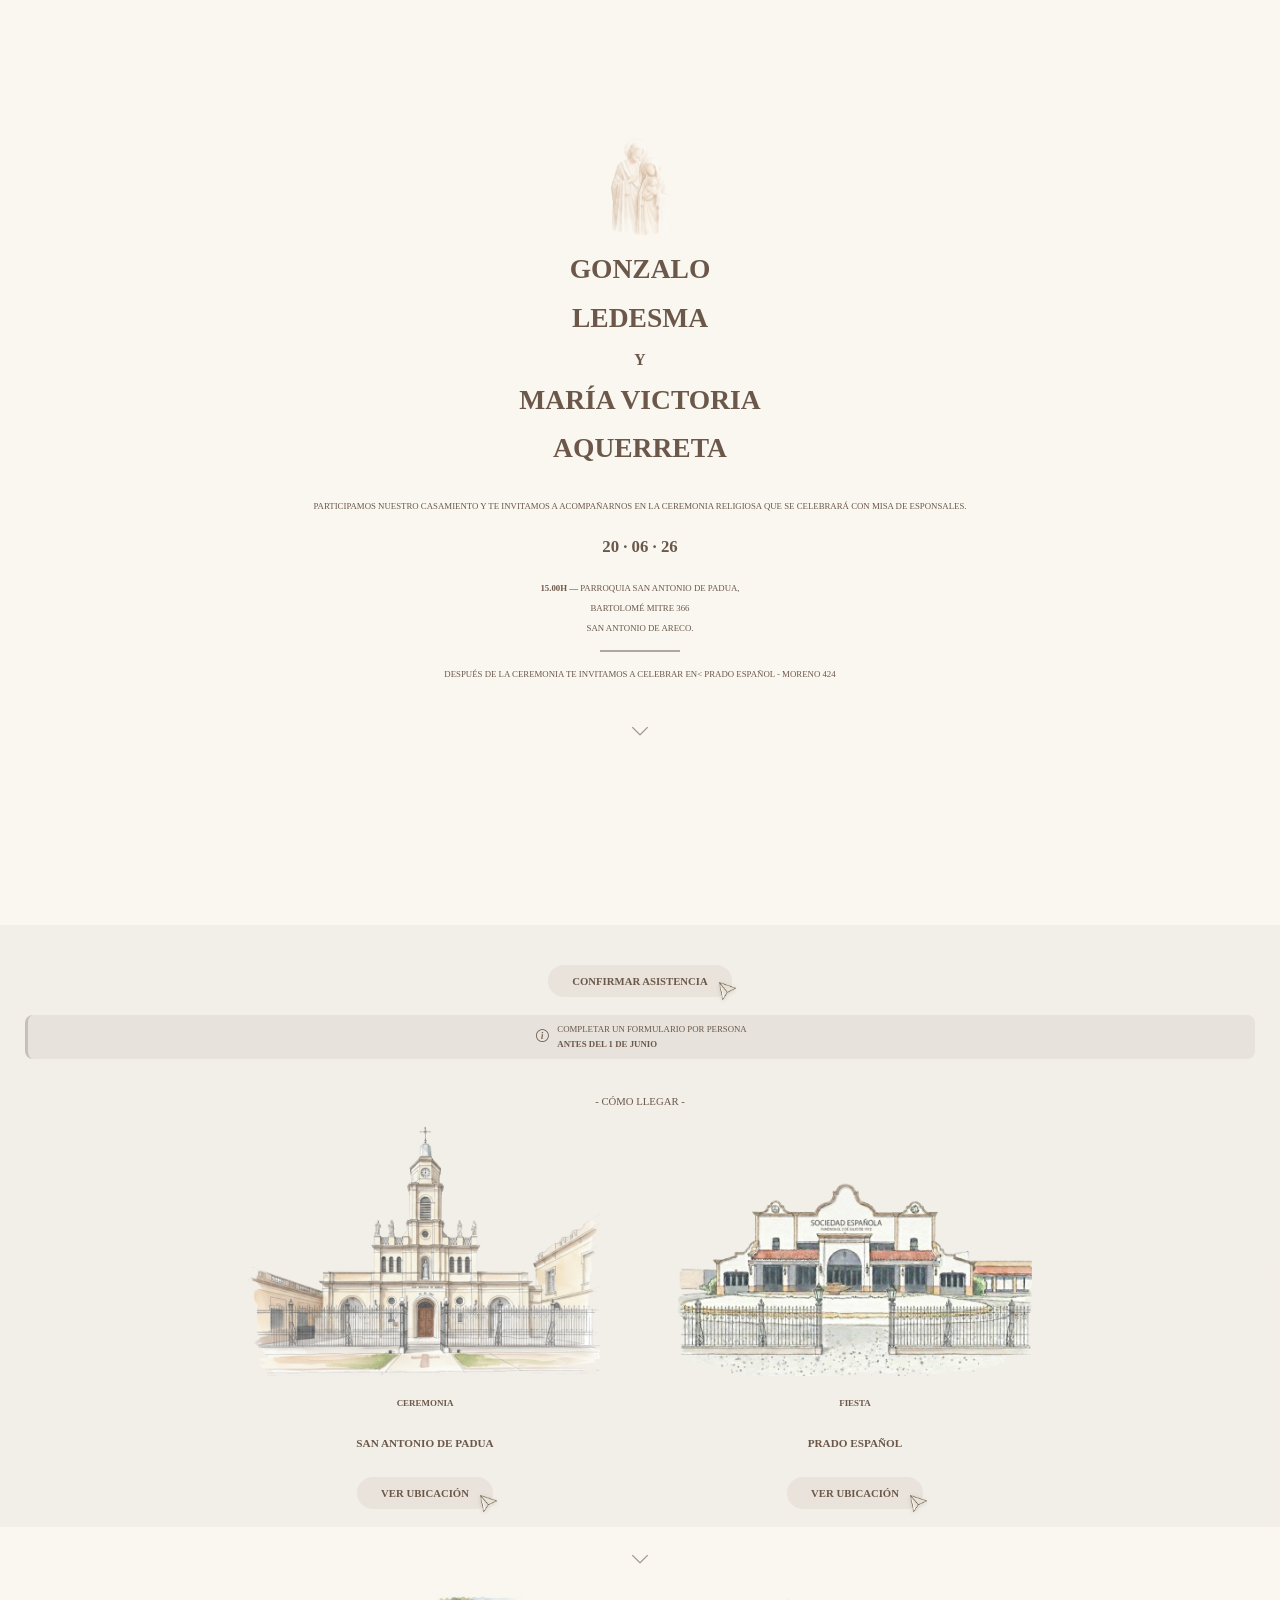
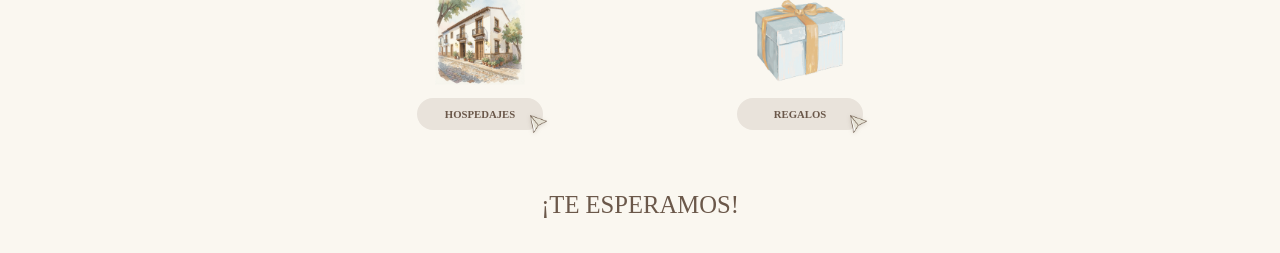
==== commit 3ad23c71: "Add files via upload" ====
--- a/index.html
+++ b/index.html
@@ -38,7 +38,7 @@
             
             <div class="divider divider-line"></div>
             
-            <p class="text-caps text-smaller">Después de la ceremonia te invitamos a celebrar en<br>Prado Español - Moreno 424</p>
+            <p class="text-caps text-smaller">Después de la ceremonia te invitamos a celebrar en< Prado Español - Moreno 424</p>
         </section>
         </div>
             <div class="divider divider-line divider--no-line"></div>
@@ -146,6 +146,7 @@
                 <li><a href="https://www.instagram.com/cheskapasteleria/" target="_blank" rel="noopener">Cheska</a></li>
                 <li><a href="https://santacatalinahotel.com.ar/portal/es-es/2689/inicio_Hotelsantacatalina" target="_blank" rel="noopener">Hotel Santa Catalina</a></li>
                 <li><a href="https://hotel-sancarlos.com.ar/portal/es-es/2689/inicio" target="_blank" rel="noopener">Hotel San Carlos</a></li>
+                <li><a href="https://unaltoenlahuella.com/" target="_blank" rel="noopener">Un Alto en la Huella</a></li>
                 <li><a href="https://www.hotelfuaz.com.ar/" target="_blank" rel="noopener">Hotel Fuaz</a></li>
                 <li><a href="https://wa.me/5492326471536" target="_blank" rel="noopener">Lo de Marieta (Air B&B)</a></li>
             </ul>
@@ -211,6 +212,13 @@
             const target = document.getElementById(targetId);
             if (!target) return;
 
+            anchor.addEventListener('click', function(e) {
+                if (targetId === 'confirmar') {
+                    e.preventDefault();
+                    target.scrollIntoView({ behavior: 'smooth', block: 'start' });
+                }
+            });
+
             var observer = new IntersectionObserver(function(entries) {
                 entries.forEach(function(entry) {
                     updateVisibility(anchor, entry.target);
--- a/css/styles.css
+++ b/css/styles.css
@@ -501,9 +501,9 @@
         margin: 6px auto;
     }
 
-    /* Separación visual entre primera pantalla y botón */
+    /* Sin padding superior: el fondo oscuro empieza al tope al hacer scroll */
     .section.maps {
-        padding-top: 16px;
+        padding-top: 0;
     }
 
     /* Mayor espaciado vertical entre líneas */
